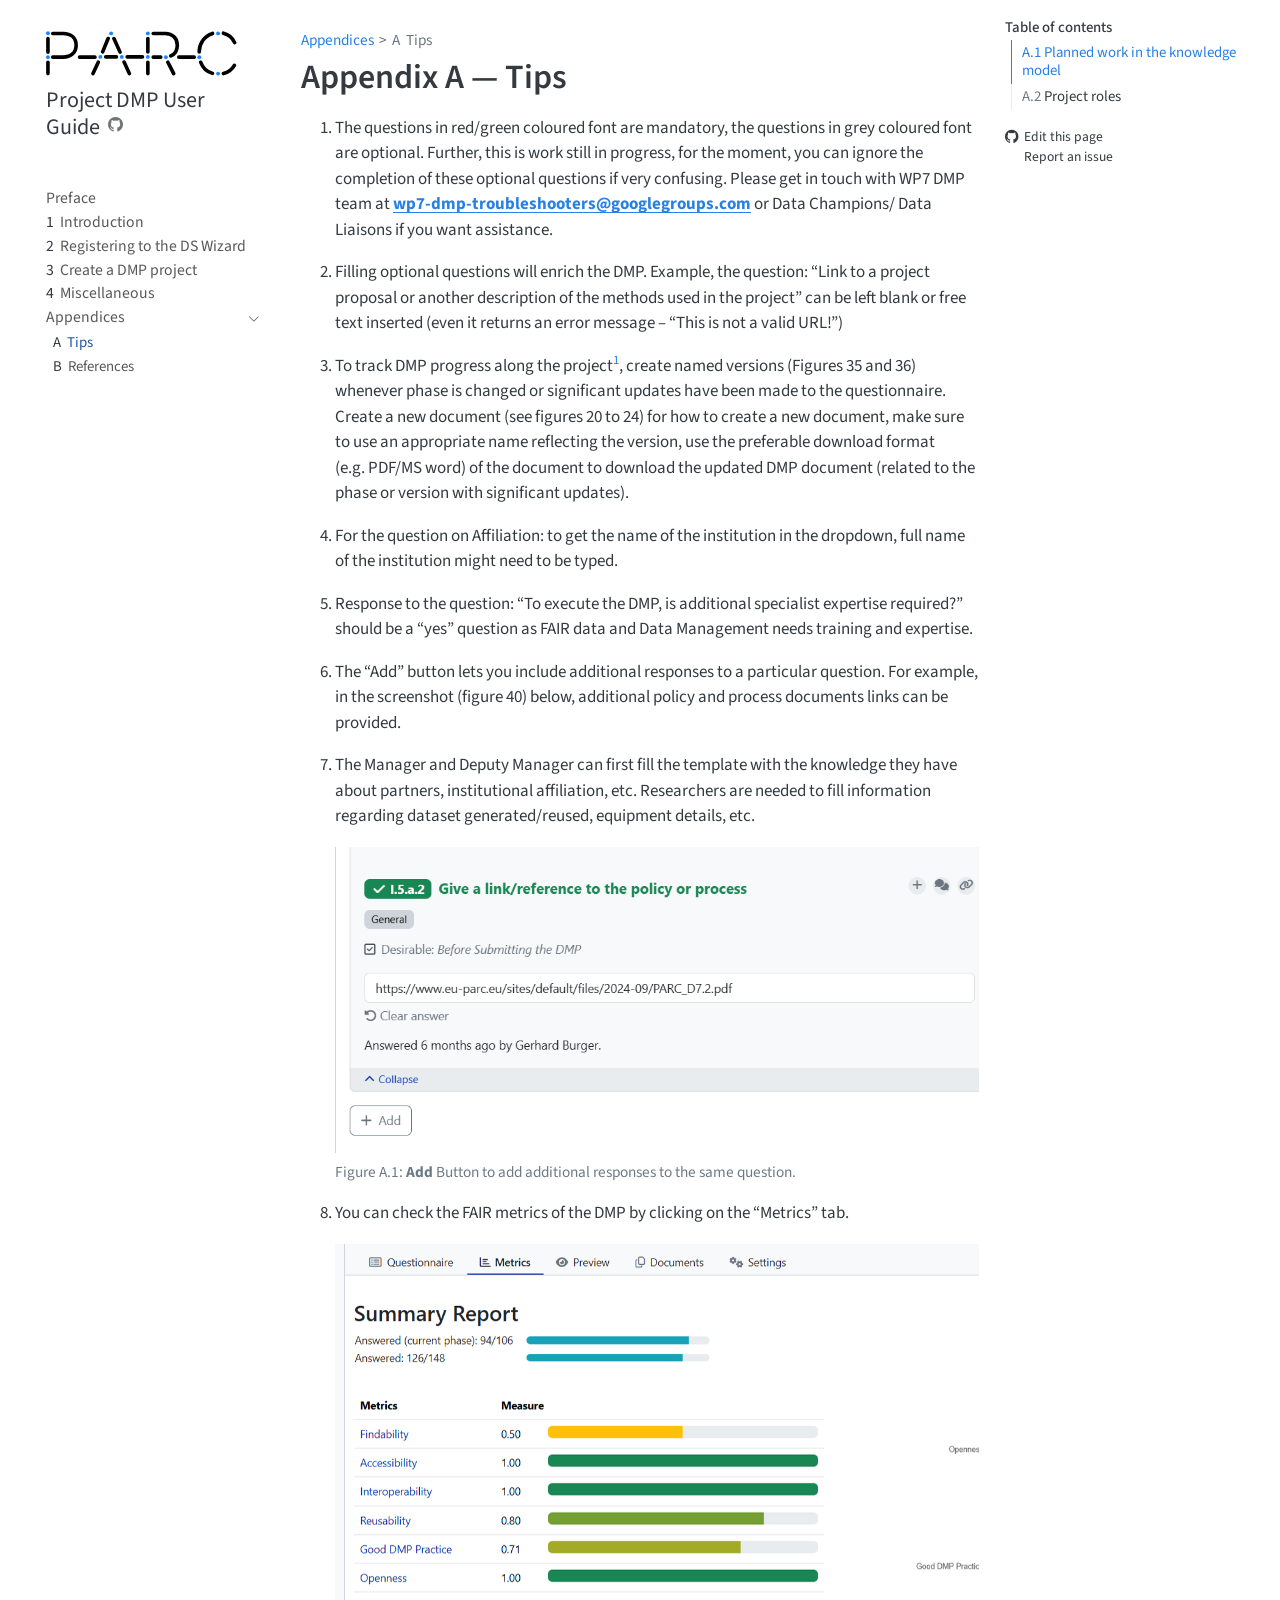
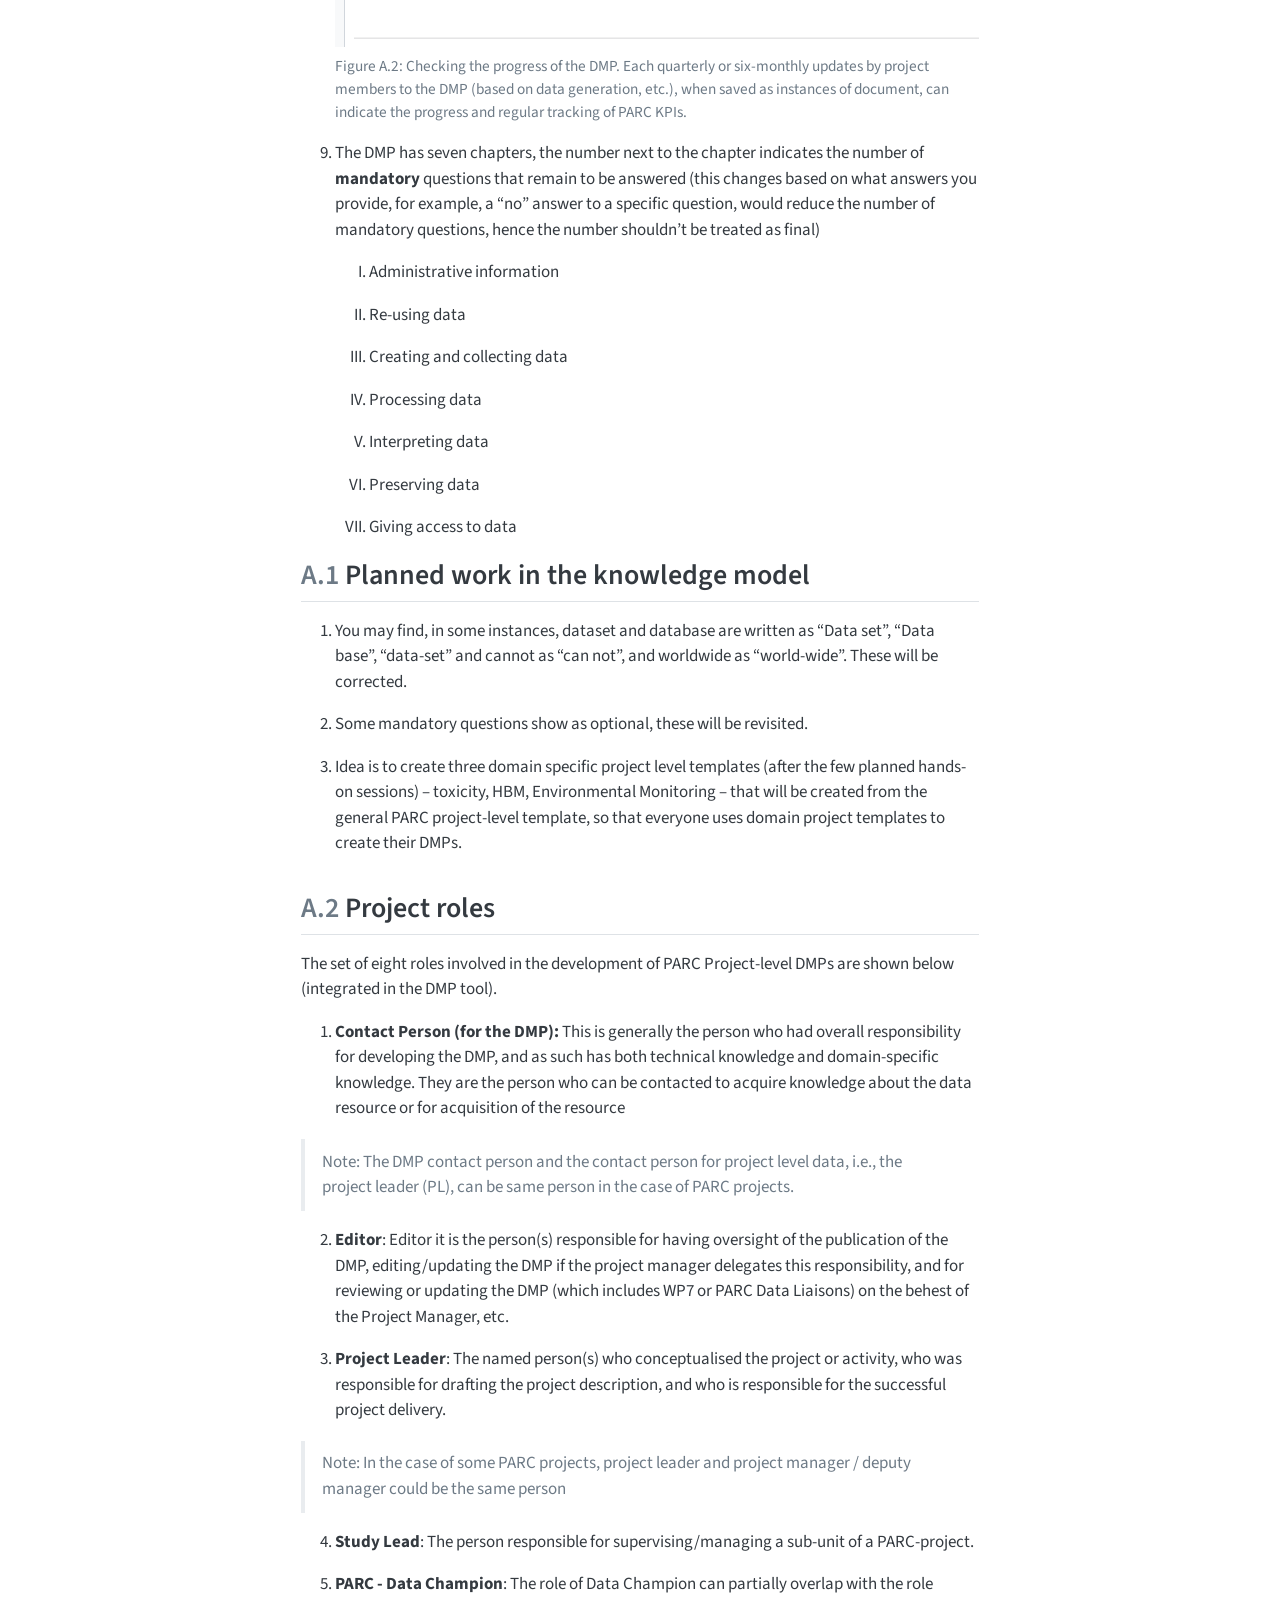
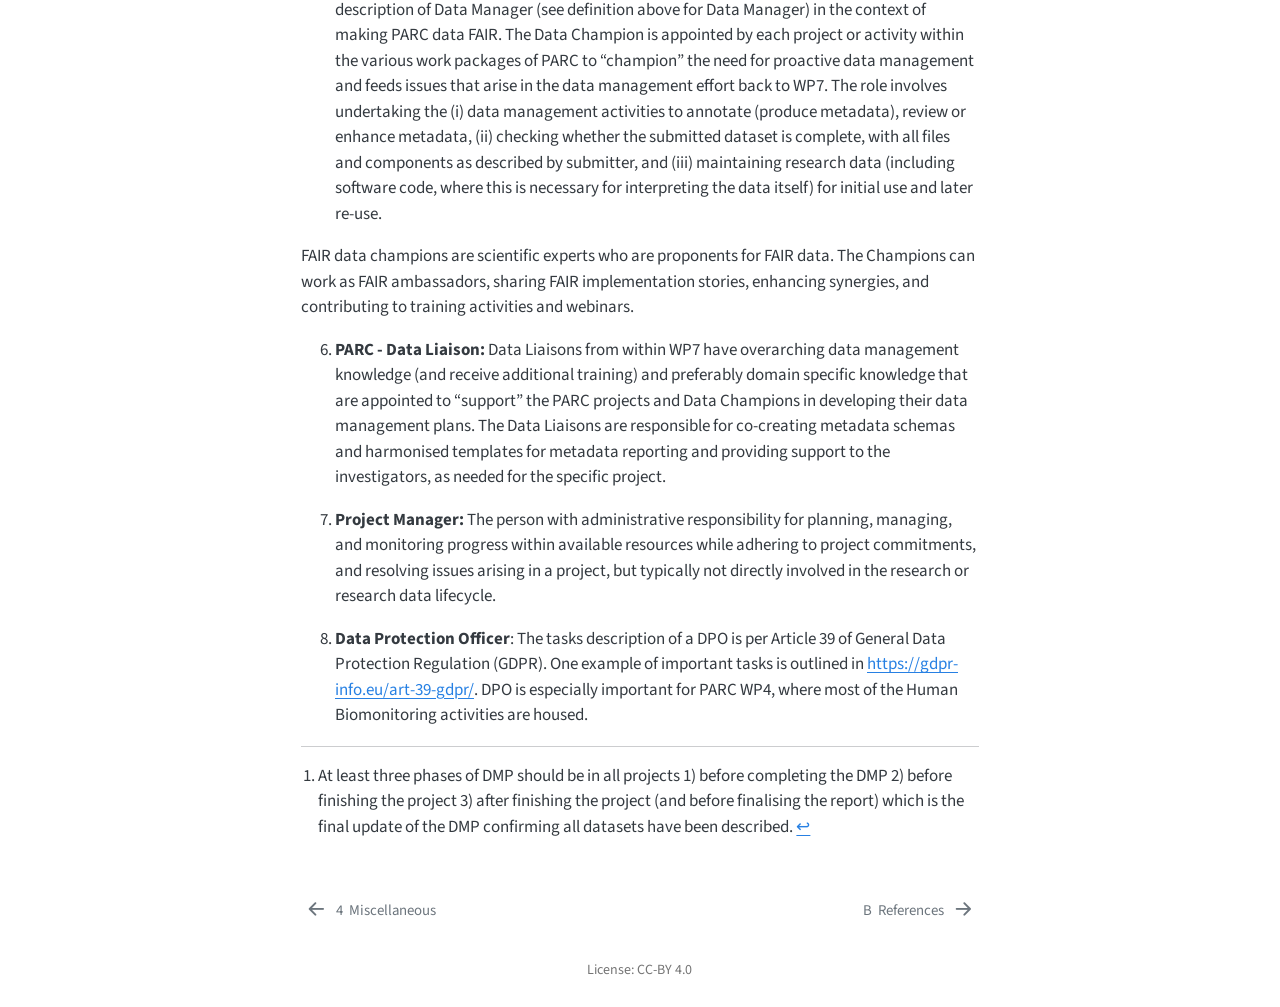
==== appendix.html @ 36934c8e "deploy: 04e960501eec9c2631cf507226a2994e3a6cbfee" ====
<!DOCTYPE html>
<html xmlns="http://www.w3.org/1999/xhtml" lang="en" xml:lang="en"><head>

<meta charset="utf-8">
<meta name="generator" content="quarto-1.8.27">

<meta name="viewport" content="width=device-width, initial-scale=1.0, user-scalable=yes">


<title>Appendix A — Tips – Project DMP User Guide</title>
<style>
code{white-space: pre-wrap;}
span.smallcaps{font-variant: small-caps;}
div.columns{display: flex; gap: min(4vw, 1.5em);}
div.column{flex: auto; overflow-x: auto;}
div.hanging-indent{margin-left: 1.5em; text-indent: -1.5em;}
ul.task-list{list-style: none;}
ul.task-list li input[type="checkbox"] {
  width: 0.8em;
  margin: 0 0.8em 0.2em -1em; /* quarto-specific, see https://github.com/quarto-dev/quarto-cli/issues/4556 */ 
  vertical-align: middle;
}
</style>


<script src="site_libs/quarto-nav/quarto-nav.js"></script>
<script src="site_libs/quarto-nav/headroom.min.js"></script>
<script src="site_libs/clipboard/clipboard.min.js"></script>
<script src="site_libs/quarto-search/autocomplete.umd.js"></script>
<script src="site_libs/quarto-search/fuse.min.js"></script>
<script src="site_libs/quarto-search/quarto-search.js"></script>
<meta name="quarto:offset" content="./">
<link href="./references.html" rel="next">
<link href="./misc.html" rel="prev">
<script src="site_libs/quarto-html/quarto.js" type="module"></script>
<script src="site_libs/quarto-html/tabsets/tabsets.js" type="module"></script>
<script src="site_libs/quarto-html/axe/axe-check.js" type="module"></script>
<script src="site_libs/quarto-html/popper.min.js"></script>
<script src="site_libs/quarto-html/tippy.umd.min.js"></script>
<script src="site_libs/quarto-html/anchor.min.js"></script>
<link href="site_libs/quarto-html/tippy.css" rel="stylesheet">
<link href="site_libs/quarto-html/quarto-syntax-highlighting-ed96de9b727972fe78a7b5d16c58bf87.css" rel="stylesheet" class="quarto-color-scheme" id="quarto-text-highlighting-styles">
<link href="site_libs/quarto-html/quarto-syntax-highlighting-dark-4d9afe2b8d18ee9fa5d0d57b5ed4214d.css" rel="stylesheet" class="quarto-color-scheme quarto-color-alternate" id="quarto-text-highlighting-styles">
<link href="site_libs/quarto-html/quarto-syntax-highlighting-ed96de9b727972fe78a7b5d16c58bf87.css" rel="stylesheet" class="quarto-color-scheme-extra" id="quarto-text-highlighting-styles">
<script src="site_libs/bootstrap/bootstrap.min.js"></script>
<link href="site_libs/bootstrap/bootstrap-icons.css" rel="stylesheet">
<link href="site_libs/bootstrap/bootstrap-5b32cd05b1f165bcdf1c0136d36bc147.min.css" rel="stylesheet" append-hash="true" class="quarto-color-scheme" id="quarto-bootstrap" data-mode="light">
<link href="site_libs/bootstrap/bootstrap-dark-5b32cd05b1f165bcdf1c0136d36bc147.min.css" rel="stylesheet" append-hash="true" class="quarto-color-scheme quarto-color-alternate" id="quarto-bootstrap" data-mode="light">
<link href="site_libs/bootstrap/bootstrap-5b32cd05b1f165bcdf1c0136d36bc147.min.css" rel="stylesheet" append-hash="true" class="quarto-color-scheme-extra" id="quarto-bootstrap" data-mode="light">
<script id="quarto-search-options" type="application/json">{
  "location": "sidebar",
  "copy-button": false,
  "collapse-after": 3,
  "panel-placement": "start",
  "type": "textbox",
  "limit": 50,
  "keyboard-shortcut": [
    "f",
    "/",
    "s"
  ],
  "show-item-context": false,
  "language": {
    "search-no-results-text": "No results",
    "search-matching-documents-text": "matching documents",
    "search-copy-link-title": "Copy link to search",
    "search-hide-matches-text": "Hide additional matches",
    "search-more-match-text": "more match in this document",
    "search-more-matches-text": "more matches in this document",
    "search-clear-button-title": "Clear",
    "search-text-placeholder": "",
    "search-detached-cancel-button-title": "Cancel",
    "search-submit-button-title": "Submit",
    "search-label": "Search"
  }
}</script>
<meta name="robots" content="noindex, nofollow">


</head>

<body class="nav-sidebar floating quarto-light">

<div id="quarto-search-results"></div>
  <header id="quarto-header" class="headroom fixed-top">
  <nav class="quarto-secondary-nav">
    <div class="container-fluid d-flex">
      <button type="button" class="quarto-btn-toggle btn" data-bs-toggle="collapse" role="button" data-bs-target=".quarto-sidebar-collapse-item" aria-controls="quarto-sidebar" aria-expanded="false" aria-label="Toggle sidebar navigation" onclick="if (window.quartoToggleHeadroom) { window.quartoToggleHeadroom(); }">
        <i class="bi bi-layout-text-sidebar-reverse"></i>
      </button>
        <nav class="quarto-page-breadcrumbs" aria-label="breadcrumb"><ol class="breadcrumb"><li class="breadcrumb-item"><a href="./appendix.html">Appendices</a></li><li class="breadcrumb-item"><a href="./appendix.html"><span class="chapter-number">A</span>&nbsp; <span class="chapter-title">Tips</span></a></li></ol></nav>
        <a class="flex-grow-1" role="navigation" data-bs-toggle="collapse" data-bs-target=".quarto-sidebar-collapse-item" aria-controls="quarto-sidebar" aria-expanded="false" aria-label="Toggle sidebar navigation" onclick="if (window.quartoToggleHeadroom) { window.quartoToggleHeadroom(); }">      
        </a>
      <button type="button" class="btn quarto-search-button" aria-label="Search" onclick="window.quartoOpenSearch();">
        <i class="bi bi-search"></i>
      </button>
    </div>
  </nav>
</header>
<!-- content -->
<div id="quarto-content" class="quarto-container page-columns page-rows-contents page-layout-article">
<!-- sidebar -->
  <nav id="quarto-sidebar" class="sidebar collapse collapse-horizontal quarto-sidebar-collapse-item sidebar-navigation floating overflow-auto">
    <div class="pt-lg-2 mt-2 text-left sidebar-header sidebar-header-stacked">
      <a href="./index.html" class="sidebar-logo-link">
      <img src="./images/PARC.svg" alt="" class="sidebar-logo light-content py-0 d-lg-inline d-none">
      <img src="./images/PARC.svg" alt="" class="sidebar-logo dark-content py-0 d-lg-inline d-none">
      </a>
    <div class="sidebar-title mb-0 py-0">
      <a href="./">Project DMP User Guide</a> 
        <div class="sidebar-tools-main">
    <a href="https://github.com/eu-parc/project-dmp-guide" title="Source Code" class="quarto-navigation-tool px-1" aria-label="Source Code"><i class="bi bi-github"></i></a>
</div>
    </div>
      </div>
        <div class="mt-2 flex-shrink-0 align-items-center">
        <div class="sidebar-search">
        <div id="quarto-search" class="" title="Search"></div>
        </div>
        </div>
    <div class="sidebar-menu-container"> 
    <ul class="list-unstyled mt-1">
        <li class="sidebar-item">
  <div class="sidebar-item-container"> 
  <a href="./index.html" class="sidebar-item-text sidebar-link">
 <span class="menu-text">Preface</span></a>
  </div>
</li>
        <li class="sidebar-item">
  <div class="sidebar-item-container"> 
  <a href="./intro.html" class="sidebar-item-text sidebar-link">
 <span class="menu-text"><span class="chapter-number">1</span>&nbsp; <span class="chapter-title">Introduction</span></span></a>
  </div>
</li>
        <li class="sidebar-item">
  <div class="sidebar-item-container"> 
  <a href="./dsw.html" class="sidebar-item-text sidebar-link">
 <span class="menu-text"><span class="chapter-number">2</span>&nbsp; <span class="chapter-title">Registering to the DS Wizard</span></span></a>
  </div>
</li>
        <li class="sidebar-item">
  <div class="sidebar-item-container"> 
  <a href="./create_project.html" class="sidebar-item-text sidebar-link">
 <span class="menu-text"><span class="chapter-number">3</span>&nbsp; <span class="chapter-title">Create a DMP project</span></span></a>
  </div>
</li>
        <li class="sidebar-item">
  <div class="sidebar-item-container"> 
  <a href="./misc.html" class="sidebar-item-text sidebar-link">
 <span class="menu-text"><span class="chapter-number">4</span>&nbsp; <span class="chapter-title">Miscellaneous</span></span></a>
  </div>
</li>
        <li class="sidebar-item sidebar-item-section">
      <div class="sidebar-item-container"> 
            <a class="sidebar-item-text sidebar-link text-start" data-bs-toggle="collapse" data-bs-target="#quarto-sidebar-section-1" role="navigation" aria-expanded="true">
 <span class="menu-text">Appendices</span></a>
          <a class="sidebar-item-toggle text-start" data-bs-toggle="collapse" data-bs-target="#quarto-sidebar-section-1" role="navigation" aria-expanded="true" aria-label="Toggle section">
            <i class="bi bi-chevron-right ms-2"></i>
          </a> 
      </div>
      <ul id="quarto-sidebar-section-1" class="collapse list-unstyled sidebar-section depth1 show">  
          <li class="sidebar-item">
  <div class="sidebar-item-container"> 
  <a href="./appendix.html" class="sidebar-item-text sidebar-link active">
 <span class="menu-text"><span class="chapter-number">A</span>&nbsp; <span class="chapter-title">Tips</span></span></a>
  </div>
</li>
          <li class="sidebar-item">
  <div class="sidebar-item-container"> 
  <a href="./references.html" class="sidebar-item-text sidebar-link">
 <span class="menu-text"><span class="chapter-number">B</span>&nbsp; <span class="chapter-title">References</span></span></a>
  </div>
</li>
      </ul>
  </li>
    </ul>
    </div>
</nav>
<div id="quarto-sidebar-glass" class="quarto-sidebar-collapse-item" data-bs-toggle="collapse" data-bs-target=".quarto-sidebar-collapse-item"></div>
<!-- margin-sidebar -->
    <div id="quarto-margin-sidebar" class="sidebar margin-sidebar">
        <nav id="TOC" role="doc-toc" class="toc-active">
    <h2 id="toc-title">Table of contents</h2>
   
  <ul>
  <li><a href="#planned-work-in-the-knowledge-model" id="toc-planned-work-in-the-knowledge-model" class="nav-link active" data-scroll-target="#planned-work-in-the-knowledge-model"><span class="header-section-number">A.1</span> Planned work in the knowledge model</a></li>
  <li><a href="#project-roles" id="toc-project-roles" class="nav-link" data-scroll-target="#project-roles"><span class="header-section-number">A.2</span> Project roles</a></li>
  </ul>
<div class="toc-actions"><ul><li><a href="https://github.com/eu-parc/project-dmp-guide/edit/main/appendix.qmd" class="toc-action"><i class="bi bi-github"></i>Edit this page</a></li><li><a href="https://github.com/eu-parc/project-dmp-guide/issues/new" class="toc-action"><i class="bi empty"></i>Report an issue</a></li></ul></div></nav>
    </div>
<!-- main -->
<main class="content" id="quarto-document-content">

<header id="title-block-header" class="quarto-title-block default"><nav class="quarto-page-breadcrumbs quarto-title-breadcrumbs d-none d-lg-block" aria-label="breadcrumb"><ol class="breadcrumb"><li class="breadcrumb-item"><a href="./appendix.html">Appendices</a></li><li class="breadcrumb-item"><a href="./appendix.html"><span class="chapter-number">A</span>&nbsp; <span class="chapter-title">Tips</span></a></li></ol></nav>
<div class="quarto-title">
<h1 class="title">Appendix A — Tips</h1>
</div>



<div class="quarto-title-meta">

    
  
    
  </div>
  


</header>


<ol type="1">
<li><p>The questions in red/green coloured font are mandatory, the questions in grey coloured font are optional. Further, this is work still in progress, for the moment, you can ignore the completion of these optional questions if very confusing. Please get in touch with WP7 DMP team at <a href="mailto:wp7-dmp-troubleshooters@googlegroups.com"><strong>wp7-dmp-troubleshooters@googlegroups.com</strong></a> or Data Champions/ Data Liaisons if you want assistance.</p></li>
<li><p>Filling optional questions will enrich the DMP. Example, the question: “Link to a project proposal or another description of the methods used in the project” can be left blank or free text inserted (even it returns an error message – “This is not a valid URL!”)</p></li>
<li><p>To track DMP progress along the project<a href="#fn1" class="footnote-ref" id="fnref1" role="doc-noteref"><sup>1</sup></a>, create named versions (Figures 35 and 36) whenever phase is changed or significant updates have been made to the questionnaire. Create a new document (see figures 20 to 24) for how to create a new document, make sure to use an appropriate name reflecting the version, use the preferable download format (e.g.&nbsp;PDF/MS word) of the document to download the updated DMP document (related to the phase or version with significant updates).</p></li>
<li><p>For the question on Affiliation: to get the name of the institution in the dropdown, full name of the institution might need to be typed.</p></li>
<li><p>Response to the question: “To execute the DMP, is additional specialist expertise required?” should be a “yes” question as FAIR data and Data Management needs training and expertise.</p></li>
<li><p>The “Add” button lets you include additional responses to a particular question. For example, in the screenshot (figure 40) below, additional policy and process documents links can be provided.</p></li>
<li><p>The Manager and Deputy Manager can first fill the template with the knowledge they have about partners, institutional affiliation, etc. Researchers are needed to fill information regarding dataset generated/reused, equipment details, etc.</p>
<div id="fig-add-button-additional-responses" class="quarto-float quarto-figure quarto-figure-center anchored">
<figure class="quarto-float quarto-float-fig figure">
<div aria-describedby="fig-add-button-additional-responses-caption-0ceaefa1-69ba-4598-a22c-09a6ac19f8ca">
<img src="images/guide/image43.png" class="img-fluid figure-img">
</div>
<figcaption class="quarto-float-caption-bottom quarto-float-caption quarto-float-fig" id="fig-add-button-additional-responses-caption-0ceaefa1-69ba-4598-a22c-09a6ac19f8ca">
Figure&nbsp;A.1: <strong>Add</strong> Button to add additional responses to the same question.
</figcaption>
</figure>
</div></li>
<li><p>You can check the FAIR metrics of the DMP by clicking on the “Metrics” tab.</p>
<div id="fig-checking-progress-dmp" class="quarto-float quarto-figure quarto-figure-center anchored">
<figure class="quarto-float quarto-float-fig figure">
<div aria-describedby="fig-checking-progress-dmp-caption-0ceaefa1-69ba-4598-a22c-09a6ac19f8ca">
<img src="images/guide/image44.png" class="img-fluid figure-img">
</div>
<figcaption class="quarto-float-caption-bottom quarto-float-caption quarto-float-fig" id="fig-checking-progress-dmp-caption-0ceaefa1-69ba-4598-a22c-09a6ac19f8ca">
Figure&nbsp;A.2: Checking the progress of the DMP. Each quarterly or six-monthly updates by project members to the DMP (based on data generation, etc.), when saved as instances of document, can indicate the progress and regular tracking of PARC KPIs.
</figcaption>
</figure>
</div></li>
<li><p>The DMP has seven chapters, the number next to the chapter indicates the number of <strong>mandatory</strong> questions that remain to be answered (this changes based on what answers you provide, for example, a “no” answer to a specific question, would reduce the number of mandatory questions, hence the number shouldn’t be treated as final)</p>
<ol type="I">
<li><p>Administrative information</p></li>
<li><p>Re-using data</p></li>
<li><p>Creating and collecting data</p></li>
<li><p>Processing data</p></li>
<li><p>Interpreting data</p></li>
<li><p>Preserving data</p></li>
<li><p>Giving access to data</p></li>
</ol></li>
</ol>
<section id="planned-work-in-the-knowledge-model" class="level2" data-number="A.1">
<h2 data-number="A.1" class="anchored" data-anchor-id="planned-work-in-the-knowledge-model"><span class="header-section-number">A.1</span> Planned work in the knowledge model</h2>
<ol type="1">
<li><p>You may find, in some instances, dataset and database are written as “Data set”, “Data base”, “data-set” and cannot as “can not”, and worldwide as “world-wide”. These will be corrected.</p></li>
<li><p>Some mandatory questions show as optional, these will be revisited.</p></li>
<li><p>Idea is to create three domain specific project level templates (after the few planned hands-on sessions) – toxicity, HBM, Environmental Monitoring – that will be created from the general PARC project-level template, so that everyone uses domain project templates to create their DMPs.</p></li>
</ol>
</section>
<section id="project-roles" class="level2" data-number="A.2">
<h2 data-number="A.2" class="anchored" data-anchor-id="project-roles"><span class="header-section-number">A.2</span> Project roles</h2>
<p>The set of eight roles involved in the development of PARC Project-level DMPs are shown below (integrated in the DMP tool).</p>
<ol type="1">
<li><strong>Contact Person (for the DMP):</strong> This is generally the person who had overall responsibility for developing the DMP, and as such has both technical knowledge and domain-specific knowledge. They are the person who can be contacted to acquire knowledge about the data resource or for acquisition of the resource</li>
</ol>
<blockquote class="blockquote">
<p>Note: The DMP contact person and the contact person for project level data, i.e., the project leader (PL), can be same person in the case of PARC projects.</p>
</blockquote>
<ol start="2" type="1">
<li><p><strong>Editor</strong>: Editor it is the person(s) responsible for having oversight of the publication of the DMP, editing/updating the DMP if the project manager delegates this responsibility, and for reviewing or updating the DMP (which includes WP7 or PARC Data Liaisons) on the behest of the Project Manager, etc.</p></li>
<li><p><strong>Project Leader</strong>: The named person(s) who conceptualised the project or activity, who was responsible for drafting the project description, and who is responsible for the successful project delivery.</p></li>
</ol>
<blockquote class="blockquote">
<p>Note: In the case of some PARC projects, project leader and project manager / deputy manager could be the same person</p>
</blockquote>
<ol start="4" type="1">
<li><p><strong>Study Lead</strong>: The person responsible for supervising/managing a sub-unit of a PARC-project.</p></li>
<li><p><strong>PARC - Data Champion</strong>: The role of Data Champion can partially overlap with the role description of Data Manager (see definition above for Data Manager) in the context of making PARC data FAIR. The Data Champion is appointed by each project or activity within the various work packages of PARC to “champion” the need for proactive data management and feeds issues that arise in the data management effort back to WP7. The role involves undertaking the (i) data management activities to annotate (produce metadata), review or enhance metadata, (ii) checking whether the submitted dataset is complete, with all files and components as described by submitter, and (iii) maintaining research data (including software code, where this is necessary for interpreting the data itself) for initial use and later re-use.</p></li>
</ol>
<p>FAIR data champions are scientific experts who are proponents for FAIR data. The Champions can work as FAIR ambassadors, sharing FAIR implementation stories, enhancing synergies, and contributing to training activities and webinars.</p>
<ol start="6" type="1">
<li><p><strong>PARC - Data Liaison:</strong> Data Liaisons from within WP7 have overarching data management knowledge (and receive additional training) and preferably domain specific knowledge that are appointed to “support” the PARC projects and Data Champions in developing their data management plans. The Data Liaisons are responsible for co-creating metadata schemas and harmonised templates for metadata reporting and providing support to the investigators, as needed for the specific project.</p></li>
<li><p><strong>Project Manager:</strong> The person with administrative responsibility for planning, managing, and monitoring progress within available resources while adhering to project commitments, and resolving issues arising in a project, but typically not directly involved in the research or research data lifecycle.</p></li>
<li><p><strong>Data Protection Officer</strong>: The tasks description of a DPO is per Article 39 of General Data Protection Regulation (GDPR). One example of important tasks is outlined in <a href="https://gdpr-info.eu/art-39-gdpr/" class="uri">https://gdpr-info.eu/art-39-gdpr/</a>. DPO is especially important for PARC WP4, where most of the Human Biomonitoring activities are housed.</p></li>
</ol>


</section>
<section id="footnotes" class="footnotes footnotes-end-of-document" role="doc-endnotes">
<hr>
<ol>
<li id="fn1"><p>At least three phases of DMP should be in all projects 1) before completing the DMP 2) before finishing the project 3) after finishing the project (and before finalising the report) which is the final update of the DMP confirming all datasets have been described.<a href="#fnref1" class="footnote-back" role="doc-backlink">↩︎</a></p></li>
</ol>
</section>

</main> <!-- /main -->
<script id="quarto-html-after-body" type="application/javascript">
  window.document.addEventListener("DOMContentLoaded", function (event) {
    const icon = "";
    const anchorJS = new window.AnchorJS();
    anchorJS.options = {
      placement: 'right',
      icon: icon
    };
    anchorJS.add('.anchored');
    const isCodeAnnotation = (el) => {
      for (const clz of el.classList) {
        if (clz.startsWith('code-annotation-')) {                     
          return true;
        }
      }
      return false;
    }
    const onCopySuccess = function(e) {
      // button target
      const button = e.trigger;
      // don't keep focus
      button.blur();
      // flash "checked"
      button.classList.add('code-copy-button-checked');
      var currentTitle = button.getAttribute("title");
      button.setAttribute("title", "Copied!");
      let tooltip;
      if (window.bootstrap) {
        button.setAttribute("data-bs-toggle", "tooltip");
        button.setAttribute("data-bs-placement", "left");
        button.setAttribute("data-bs-title", "Copied!");
        tooltip = new bootstrap.Tooltip(button, 
          { trigger: "manual", 
            customClass: "code-copy-button-tooltip",
            offset: [0, -8]});
        tooltip.show();    
      }
      setTimeout(function() {
        if (tooltip) {
          tooltip.hide();
          button.removeAttribute("data-bs-title");
          button.removeAttribute("data-bs-toggle");
          button.removeAttribute("data-bs-placement");
        }
        button.setAttribute("title", currentTitle);
        button.classList.remove('code-copy-button-checked');
      }, 1000);
      // clear code selection
      e.clearSelection();
    }
    const getTextToCopy = function(trigger) {
      const outerScaffold = trigger.parentElement.cloneNode(true);
      const codeEl = outerScaffold.querySelector('code');
      for (const childEl of codeEl.children) {
        if (isCodeAnnotation(childEl)) {
          childEl.remove();
        }
      }
      return codeEl.innerText;
    }
    const clipboard = new window.ClipboardJS('.code-copy-button:not([data-in-quarto-modal])', {
      text: getTextToCopy
    });
    clipboard.on('success', onCopySuccess);
    if (window.document.getElementById('quarto-embedded-source-code-modal')) {
      const clipboardModal = new window.ClipboardJS('.code-copy-button[data-in-quarto-modal]', {
        text: getTextToCopy,
        container: window.document.getElementById('quarto-embedded-source-code-modal')
      });
      clipboardModal.on('success', onCopySuccess);
    }
      var localhostRegex = new RegExp(/^(?:http|https):\/\/localhost\:?[0-9]*\//);
      var mailtoRegex = new RegExp(/^mailto:/);
        var filterRegex = new RegExp("https:\/\/eu-parc\.github\.io\/project-dmp-guide");
      var isInternal = (href) => {
          return filterRegex.test(href) || localhostRegex.test(href) || mailtoRegex.test(href);
      }
      // Inspect non-navigation links and adorn them if external
     var links = window.document.querySelectorAll('a[href]:not(.nav-link):not(.navbar-brand):not(.toc-action):not(.sidebar-link):not(.sidebar-item-toggle):not(.pagination-link):not(.no-external):not([aria-hidden]):not(.dropdown-item):not(.quarto-navigation-tool):not(.about-link)');
      for (var i=0; i<links.length; i++) {
        const link = links[i];
        if (!isInternal(link.href)) {
          // undo the damage that might have been done by quarto-nav.js in the case of
          // links that we want to consider external
          if (link.dataset.originalHref !== undefined) {
            link.href = link.dataset.originalHref;
          }
        }
      }
    function tippyHover(el, contentFn, onTriggerFn, onUntriggerFn) {
      const config = {
        allowHTML: true,
        maxWidth: 500,
        delay: 100,
        arrow: false,
        appendTo: function(el) {
            return el.parentElement;
        },
        interactive: true,
        interactiveBorder: 10,
        theme: 'quarto',
        placement: 'bottom-start',
      };
      if (contentFn) {
        config.content = contentFn;
      }
      if (onTriggerFn) {
        config.onTrigger = onTriggerFn;
      }
      if (onUntriggerFn) {
        config.onUntrigger = onUntriggerFn;
      }
      window.tippy(el, config); 
    }
    const noterefs = window.document.querySelectorAll('a[role="doc-noteref"]');
    for (var i=0; i<noterefs.length; i++) {
      const ref = noterefs[i];
      tippyHover(ref, function() {
        // use id or data attribute instead here
        let href = ref.getAttribute('data-footnote-href') || ref.getAttribute('href');
        try { href = new URL(href).hash; } catch {}
        const id = href.replace(/^#\/?/, "");
        const note = window.document.getElementById(id);
        if (note) {
          return note.innerHTML;
        } else {
          return "";
        }
      });
    }
    const xrefs = window.document.querySelectorAll('a.quarto-xref');
    const processXRef = (id, note) => {
      // Strip column container classes
      const stripColumnClz = (el) => {
        el.classList.remove("page-full", "page-columns");
        if (el.children) {
          for (const child of el.children) {
            stripColumnClz(child);
          }
        }
      }
      stripColumnClz(note)
      if (id === null || id.startsWith('sec-')) {
        // Special case sections, only their first couple elements
        const container = document.createElement("div");
        if (note.children && note.children.length > 2) {
          container.appendChild(note.children[0].cloneNode(true));
          for (let i = 1; i < note.children.length; i++) {
            const child = note.children[i];
            if (child.tagName === "P" && child.innerText === "") {
              continue;
            } else {
              container.appendChild(child.cloneNode(true));
              break;
            }
          }
          if (window.Quarto?.typesetMath) {
            window.Quarto.typesetMath(container);
          }
          return container.innerHTML
        } else {
          if (window.Quarto?.typesetMath) {
            window.Quarto.typesetMath(note);
          }
          return note.innerHTML;
        }
      } else {
        // Remove any anchor links if they are present
        const anchorLink = note.querySelector('a.anchorjs-link');
        if (anchorLink) {
          anchorLink.remove();
        }
        if (window.Quarto?.typesetMath) {
          window.Quarto.typesetMath(note);
        }
        if (note.classList.contains("callout")) {
          return note.outerHTML;
        } else {
          return note.innerHTML;
        }
      }
    }
    for (var i=0; i<xrefs.length; i++) {
      const xref = xrefs[i];
      tippyHover(xref, undefined, function(instance) {
        instance.disable();
        let url = xref.getAttribute('href');
        let hash = undefined; 
        if (url.startsWith('#')) {
          hash = url;
        } else {
          try { hash = new URL(url).hash; } catch {}
        }
        if (hash) {
          const id = hash.replace(/^#\/?/, "");
          const note = window.document.getElementById(id);
          if (note !== null) {
            try {
              const html = processXRef(id, note.cloneNode(true));
              instance.setContent(html);
            } finally {
              instance.enable();
              instance.show();
            }
          } else {
            // See if we can fetch this
            fetch(url.split('#')[0])
            .then(res => res.text())
            .then(html => {
              const parser = new DOMParser();
              const htmlDoc = parser.parseFromString(html, "text/html");
              const note = htmlDoc.getElementById(id);
              if (note !== null) {
                const html = processXRef(id, note);
                instance.setContent(html);
              } 
            }).finally(() => {
              instance.enable();
              instance.show();
            });
          }
        } else {
          // See if we can fetch a full url (with no hash to target)
          // This is a special case and we should probably do some content thinning / targeting
          fetch(url)
          .then(res => res.text())
          .then(html => {
            const parser = new DOMParser();
            const htmlDoc = parser.parseFromString(html, "text/html");
            const note = htmlDoc.querySelector('main.content');
            if (note !== null) {
              // This should only happen for chapter cross references
              // (since there is no id in the URL)
              // remove the first header
              if (note.children.length > 0 && note.children[0].tagName === "HEADER") {
                note.children[0].remove();
              }
              const html = processXRef(null, note);
              instance.setContent(html);
            } 
          }).finally(() => {
            instance.enable();
            instance.show();
          });
        }
      }, function(instance) {
      });
    }
        let selectedAnnoteEl;
        const selectorForAnnotation = ( cell, annotation) => {
          let cellAttr = 'data-code-cell="' + cell + '"';
          let lineAttr = 'data-code-annotation="' +  annotation + '"';
          const selector = 'span[' + cellAttr + '][' + lineAttr + ']';
          return selector;
        }
        const selectCodeLines = (annoteEl) => {
          const doc = window.document;
          const targetCell = annoteEl.getAttribute("data-target-cell");
          const targetAnnotation = annoteEl.getAttribute("data-target-annotation");
          const annoteSpan = window.document.querySelector(selectorForAnnotation(targetCell, targetAnnotation));
          const lines = annoteSpan.getAttribute("data-code-lines").split(",");
          const lineIds = lines.map((line) => {
            return targetCell + "-" + line;
          })
          let top = null;
          let height = null;
          let parent = null;
          if (lineIds.length > 0) {
              //compute the position of the single el (top and bottom and make a div)
              const el = window.document.getElementById(lineIds[0]);
              top = el.offsetTop;
              height = el.offsetHeight;
              parent = el.parentElement.parentElement;
            if (lineIds.length > 1) {
              const lastEl = window.document.getElementById(lineIds[lineIds.length - 1]);
              const bottom = lastEl.offsetTop + lastEl.offsetHeight;
              height = bottom - top;
            }
            if (top !== null && height !== null && parent !== null) {
              // cook up a div (if necessary) and position it 
              let div = window.document.getElementById("code-annotation-line-highlight");
              if (div === null) {
                div = window.document.createElement("div");
                div.setAttribute("id", "code-annotation-line-highlight");
                div.style.position = 'absolute';
                parent.appendChild(div);
              }
              div.style.top = top - 2 + "px";
              div.style.height = height + 4 + "px";
              div.style.left = 0;
              let gutterDiv = window.document.getElementById("code-annotation-line-highlight-gutter");
              if (gutterDiv === null) {
                gutterDiv = window.document.createElement("div");
                gutterDiv.setAttribute("id", "code-annotation-line-highlight-gutter");
                gutterDiv.style.position = 'absolute';
                const codeCell = window.document.getElementById(targetCell);
                const gutter = codeCell.querySelector('.code-annotation-gutter');
                gutter.appendChild(gutterDiv);
              }
              gutterDiv.style.top = top - 2 + "px";
              gutterDiv.style.height = height + 4 + "px";
            }
            selectedAnnoteEl = annoteEl;
          }
        };
        const unselectCodeLines = () => {
          const elementsIds = ["code-annotation-line-highlight", "code-annotation-line-highlight-gutter"];
          elementsIds.forEach((elId) => {
            const div = window.document.getElementById(elId);
            if (div) {
              div.remove();
            }
          });
          selectedAnnoteEl = undefined;
        };
          // Handle positioning of the toggle
      window.addEventListener(
        "resize",
        throttle(() => {
          elRect = undefined;
          if (selectedAnnoteEl) {
            selectCodeLines(selectedAnnoteEl);
          }
        }, 10)
      );
      function throttle(fn, ms) {
      let throttle = false;
      let timer;
        return (...args) => {
          if(!throttle) { // first call gets through
              fn.apply(this, args);
              throttle = true;
          } else { // all the others get throttled
              if(timer) clearTimeout(timer); // cancel #2
              timer = setTimeout(() => {
                fn.apply(this, args);
                timer = throttle = false;
              }, ms);
          }
        };
      }
        // Attach click handler to the DT
        const annoteDls = window.document.querySelectorAll('dt[data-target-cell]');
        for (const annoteDlNode of annoteDls) {
          annoteDlNode.addEventListener('click', (event) => {
            const clickedEl = event.target;
            if (clickedEl !== selectedAnnoteEl) {
              unselectCodeLines();
              const activeEl = window.document.querySelector('dt[data-target-cell].code-annotation-active');
              if (activeEl) {
                activeEl.classList.remove('code-annotation-active');
              }
              selectCodeLines(clickedEl);
              clickedEl.classList.add('code-annotation-active');
            } else {
              // Unselect the line
              unselectCodeLines();
              clickedEl.classList.remove('code-annotation-active');
            }
          });
        }
    const findCites = (el) => {
      const parentEl = el.parentElement;
      if (parentEl) {
        const cites = parentEl.dataset.cites;
        if (cites) {
          return {
            el,
            cites: cites.split(' ')
          };
        } else {
          return findCites(el.parentElement)
        }
      } else {
        return undefined;
      }
    };
    var bibliorefs = window.document.querySelectorAll('a[role="doc-biblioref"]');
    for (var i=0; i<bibliorefs.length; i++) {
      const ref = bibliorefs[i];
      const citeInfo = findCites(ref);
      if (citeInfo) {
        tippyHover(citeInfo.el, function() {
          var popup = window.document.createElement('div');
          citeInfo.cites.forEach(function(cite) {
            var citeDiv = window.document.createElement('div');
            citeDiv.classList.add('hanging-indent');
            citeDiv.classList.add('csl-entry');
            var biblioDiv = window.document.getElementById('ref-' + cite);
            if (biblioDiv) {
              citeDiv.innerHTML = biblioDiv.innerHTML;
            }
            popup.appendChild(citeDiv);
          });
          return popup.innerHTML;
        });
      }
    }
  });
  </script>
<nav class="page-navigation">
  <div class="nav-page nav-page-previous">
      <a href="./misc.html" class="pagination-link" aria-label="Miscellaneous">
        <i class="bi bi-arrow-left-short"></i> <span class="nav-page-text"><span class="chapter-number">4</span>&nbsp; <span class="chapter-title">Miscellaneous</span></span>
      </a>          
  </div>
  <div class="nav-page nav-page-next">
      <a href="./references.html" class="pagination-link" aria-label="References">
        <span class="nav-page-text"><span class="chapter-number">B</span>&nbsp; <span class="chapter-title">References</span></span> <i class="bi bi-arrow-right-short"></i>
      </a>
  </div>
</nav>
</div> <!-- /content -->
<footer class="footer">
  <div class="nav-footer">
    <div class="nav-footer-left">
      &nbsp;
    </div>   
    <div class="nav-footer-center">
      <ul class="footer-items list-unstyled">
    <li class="nav-item">
    <a class="nav-link" href="https://creativecommons.org/licenses/by/4.0/">
<p>License: CC-BY 4.0</p>
</a>
  </li>  
</ul>
    <div class="toc-actions d-sm-block d-md-none"><ul><li><a href="https://github.com/eu-parc/project-dmp-guide/edit/main/appendix.qmd" class="toc-action"><i class="bi bi-github"></i>Edit this page</a></li><li><a href="https://github.com/eu-parc/project-dmp-guide/issues/new" class="toc-action"><i class="bi empty"></i>Report an issue</a></li></ul></div></div>
    <div class="nav-footer-right">
      &nbsp;
    </div>
  </div>
</footer>




</body></html>
---- site_libs/quarto-html/tippy.css ----
.tippy-box[data-animation=fade][data-state=hidden]{opacity:0}[data-tippy-root]{max-width:calc(100vw - 10px)}.tippy-box{position:relative;background-color:#333;color:#fff;border-radius:4px;font-size:14px;line-height:1.4;white-space:normal;outline:0;transition-property:transform,visibility,opacity}.tippy-box[data-placement^=top]>.tippy-arrow{bottom:0}.tippy-box[data-placement^=top]>.tippy-arrow:before{bottom:-7px;left:0;border-width:8px 8px 0;border-top-color:initial;transform-origin:center top}.tippy-box[data-placement^=bottom]>.tippy-arrow{top:0}.tippy-box[data-placement^=bottom]>.tippy-arrow:before{top:-7px;left:0;border-width:0 8px 8px;border-bottom-color:initial;transform-origin:center bottom}.tippy-box[data-placement^=left]>.tippy-arrow{right:0}.tippy-box[data-placement^=left]>.tippy-arrow:before{border-width:8px 0 8px 8px;border-left-color:initial;right:-7px;transform-origin:center left}.tippy-box[data-placement^=right]>.tippy-arrow{left:0}.tippy-box[data-placement^=right]>.tippy-arrow:before{left:-7px;border-width:8px 8px 8px 0;border-right-color:initial;transform-origin:center right}.tippy-box[data-inertia][data-state=visible]{transition-timing-function:cubic-bezier(.54,1.5,.38,1.11)}.tippy-arrow{width:16px;height:16px;color:#333}.tippy-arrow:before{content:"";position:absolute;border-color:transparent;border-style:solid}.tippy-content{position:relative;padding:5px 9px;z-index:1}
---- site_libs/quarto-html/quarto-syntax-highlighting-ed96de9b727972fe78a7b5d16c58bf87.css ----
/* quarto syntax highlight colors */
:root {
  --quarto-hl-ot-color: #003B4F;
  --quarto-hl-at-color: #657422;
  --quarto-hl-ss-color: #20794D;
  --quarto-hl-an-color: #5E5E5E;
  --quarto-hl-fu-color: #4758AB;
  --quarto-hl-st-color: #20794D;
  --quarto-hl-cf-color: #003B4F;
  --quarto-hl-op-color: #5E5E5E;
  --quarto-hl-er-color: #AD0000;
  --quarto-hl-bn-color: #AD0000;
  --quarto-hl-al-color: #AD0000;
  --quarto-hl-va-color: #111111;
  --quarto-hl-bu-color: inherit;
  --quarto-hl-ex-color: inherit;
  --quarto-hl-pp-color: #AD0000;
  --quarto-hl-in-color: #5E5E5E;
  --quarto-hl-vs-color: #20794D;
  --quarto-hl-wa-color: #5E5E5E;
  --quarto-hl-do-color: #5E5E5E;
  --quarto-hl-im-color: #00769E;
  --quarto-hl-ch-color: #20794D;
  --quarto-hl-dt-color: #AD0000;
  --quarto-hl-fl-color: #AD0000;
  --quarto-hl-co-color: #5E5E5E;
  --quarto-hl-cv-color: #5E5E5E;
  --quarto-hl-cn-color: #8f5902;
  --quarto-hl-sc-color: #5E5E5E;
  --quarto-hl-dv-color: #AD0000;
  --quarto-hl-kw-color: #003B4F;
}

/* other quarto variables */
:root {
  --quarto-font-monospace: SFMono-Regular, Menlo, Monaco, Consolas, "Liberation Mono", "Courier New", monospace;
}

/* syntax highlight based on Pandoc's rules */
pre > code.sourceCode > span {
  color: #003B4F;
}

code.sourceCode > span {
  color: #003B4F;
}

div.sourceCode,
div.sourceCode pre.sourceCode {
  color: #003B4F;
}

/* Normal */
code span {
  color: #003B4F;
}

/* Alert */
code span.al {
  color: #AD0000;
  font-style: inherit;
}

/* Annotation */
code span.an {
  color: #5E5E5E;
  font-style: inherit;
}

/* Attribute */
code span.at {
  color: #657422;
  font-style: inherit;
}

/* BaseN */
code span.bn {
  color: #AD0000;
  font-style: inherit;
}

/* BuiltIn */
code span.bu {
  font-style: inherit;
}

/* ControlFlow */
code span.cf {
  color: #003B4F;
  font-weight: bold;
  font-style: inherit;
}

/* Char */
code span.ch {
  color: #20794D;
  font-style: inherit;
}

/* Constant */
code span.cn {
  color: #8f5902;
  font-style: inherit;
}

/* Comment */
code span.co {
  color: #5E5E5E;
  font-style: inherit;
}

/* CommentVar */
code span.cv {
  color: #5E5E5E;
  font-style: italic;
}

/* Documentation */
code span.do {
  color: #5E5E5E;
  font-style: italic;
}

/* DataType */
code span.dt {
  color: #AD0000;
  font-style: inherit;
}

/* DecVal */
code span.dv {
  color: #AD0000;
  font-style: inherit;
}

/* Error */
code span.er {
  color: #AD0000;
  font-style: inherit;
}

/* Extension */
code span.ex {
  font-style: inherit;
}

/* Float */
code span.fl {
  color: #AD0000;
  font-style: inherit;
}

/* Function */
code span.fu {
  color: #4758AB;
  font-style: inherit;
}

/* Import */
code span.im {
  color: #00769E;
  font-style: inherit;
}

/* Information */
code span.in {
  color: #5E5E5E;
  font-style: inherit;
}

/* Keyword */
code span.kw {
  color: #003B4F;
  font-weight: bold;
  font-style: inherit;
}

/* Operator */
code span.op {
  color: #5E5E5E;
  font-style: inherit;
}

/* Other */
code span.ot {
  color: #003B4F;
  font-style: inherit;
}

/* Preprocessor */
code span.pp {
  color: #AD0000;
  font-style: inherit;
}

/* SpecialChar */
code span.sc {
  color: #5E5E5E;
  font-style: inherit;
}

/* SpecialString */
code span.ss {
  color: #20794D;
  font-style: inherit;
}

/* String */
code span.st {
  color: #20794D;
  font-style: inherit;
}

/* Variable */
code span.va {
  color: #111111;
  font-style: inherit;
}

/* VerbatimString */
code span.vs {
  color: #20794D;
  font-style: inherit;
}

/* Warning */
code span.wa {
  color: #5E5E5E;
  font-style: italic;
}

.prevent-inlining {
  content: "</";
}

/*# sourceMappingURL=0920dd6d7437995b8cdf7429764427b1.css.map */
---- site_libs/quarto-html/quarto-syntax-highlighting-dark-4d9afe2b8d18ee9fa5d0d57b5ed4214d.css ----
/* quarto syntax highlight colors */
:root {
  --quarto-hl-al-color: #f07178;
  --quarto-hl-an-color: #d4d0ab;
  --quarto-hl-at-color: #00e0e0;
  --quarto-hl-bn-color: #d4d0ab;
  --quarto-hl-bu-color: #abe338;
  --quarto-hl-ch-color: #abe338;
  --quarto-hl-co-color: #f8f8f2;
  --quarto-hl-cv-color: #ffd700;
  --quarto-hl-cn-color: #ffd700;
  --quarto-hl-cf-color: #ffa07a;
  --quarto-hl-dt-color: #ffa07a;
  --quarto-hl-dv-color: #d4d0ab;
  --quarto-hl-do-color: #f8f8f2;
  --quarto-hl-er-color: #f07178;
  --quarto-hl-ex-color: #00e0e0;
  --quarto-hl-fl-color: #d4d0ab;
  --quarto-hl-fu-color: #ffa07a;
  --quarto-hl-im-color: #abe338;
  --quarto-hl-in-color: #d4d0ab;
  --quarto-hl-kw-color: #ffa07a;
  --quarto-hl-op-color: #ffa07a;
  --quarto-hl-ot-color: #00e0e0;
  --quarto-hl-pp-color: #dcc6e0;
  --quarto-hl-re-color: #00e0e0;
  --quarto-hl-sc-color: #abe338;
  --quarto-hl-ss-color: #abe338;
  --quarto-hl-st-color: #abe338;
  --quarto-hl-va-color: #00e0e0;
  --quarto-hl-vs-color: #abe338;
  --quarto-hl-wa-color: #dcc6e0;
}

/* other quarto variables */
:root {
  --quarto-font-monospace: SFMono-Regular, Menlo, Monaco, Consolas, "Liberation Mono", "Courier New", monospace;
}

/* syntax highlight based on Pandoc's rules */
pre > code.sourceCode > span {
  color: #f8f8f2;
}

code.sourceCode > span {
  color: #f8f8f2;
}

div.sourceCode,
div.sourceCode pre.sourceCode {
  color: #f8f8f2;
}

/* Normal */
code span {
  color: #f8f8f2;
}

/* Alert */
code span.al {
  color: #f07178;
}

/* Annotation */
code span.an {
  color: #d4d0ab;
}

/* Attribute */
code span.at {
  color: #00e0e0;
}

/* BaseN */
code span.bn {
  color: #d4d0ab;
}

/* BuiltIn */
code span.bu {
  color: #abe338;
}

/* ControlFlow */
code span.cf {
  font-weight: bold;
  color: #ffa07a;
}

/* Char */
code span.ch {
  color: #abe338;
}

/* Constant */
code span.cn {
  color: #ffd700;
}

/* Comment */
code span.co {
  font-style: italic;
  color: #f8f8f2;
}

/* CommentVar */
code span.cv {
  color: #ffd700;
}

/* Documentation */
code span.do {
  color: #f8f8f2;
}

/* DataType */
code span.dt {
  color: #ffa07a;
}

/* DecVal */
code span.dv {
  color: #d4d0ab;
}

/* Error */
code span.er {
  color: #f07178;
  text-decoration: underline;
}

/* Extension */
code span.ex {
  font-weight: bold;
  color: #00e0e0;
}

/* Float */
code span.fl {
  color: #d4d0ab;
}

/* Function */
code span.fu {
  color: #ffa07a;
}

/* Import */
code span.im {
  color: #abe338;
}

/* Information */
code span.in {
  color: #d4d0ab;
}

/* Keyword */
code span.kw {
  font-weight: bold;
  color: #ffa07a;
}

/* Operator */
code span.op {
  color: #ffa07a;
}

/* Other */
code span.ot {
  color: #00e0e0;
}

/* Preprocessor */
code span.pp {
  color: #dcc6e0;
}

/* RegionMarker */
code span.re {
  background-color: #f8f8f2;
  color: #00e0e0;
}

/* SpecialChar */
code span.sc {
  color: #abe338;
}

/* SpecialString */
code span.ss {
  color: #abe338;
}

/* String */
code span.st {
  color: #abe338;
}

/* Variable */
code span.va {
  color: #00e0e0;
}

/* VerbatimString */
code span.vs {
  color: #abe338;
}

/* Warning */
code span.wa {
  color: #dcc6e0;
}

.prevent-inlining {
  content: "</";
}

/*# sourceMappingURL=86edf53ecdff796acf02dbceed379426.css.map */
---- site_libs/quarto-html/quarto-syntax-highlighting-ed96de9b727972fe78a7b5d16c58bf87.css ----
/* quarto syntax highlight colors */
:root {
  --quarto-hl-ot-color: #003B4F;
  --quarto-hl-at-color: #657422;
  --quarto-hl-ss-color: #20794D;
  --quarto-hl-an-color: #5E5E5E;
  --quarto-hl-fu-color: #4758AB;
  --quarto-hl-st-color: #20794D;
  --quarto-hl-cf-color: #003B4F;
  --quarto-hl-op-color: #5E5E5E;
  --quarto-hl-er-color: #AD0000;
  --quarto-hl-bn-color: #AD0000;
  --quarto-hl-al-color: #AD0000;
  --quarto-hl-va-color: #111111;
  --quarto-hl-bu-color: inherit;
  --quarto-hl-ex-color: inherit;
  --quarto-hl-pp-color: #AD0000;
  --quarto-hl-in-color: #5E5E5E;
  --quarto-hl-vs-color: #20794D;
  --quarto-hl-wa-color: #5E5E5E;
  --quarto-hl-do-color: #5E5E5E;
  --quarto-hl-im-color: #00769E;
  --quarto-hl-ch-color: #20794D;
  --quarto-hl-dt-color: #AD0000;
  --quarto-hl-fl-color: #AD0000;
  --quarto-hl-co-color: #5E5E5E;
  --quarto-hl-cv-color: #5E5E5E;
  --quarto-hl-cn-color: #8f5902;
  --quarto-hl-sc-color: #5E5E5E;
  --quarto-hl-dv-color: #AD0000;
  --quarto-hl-kw-color: #003B4F;
}

/* other quarto variables */
:root {
  --quarto-font-monospace: SFMono-Regular, Menlo, Monaco, Consolas, "Liberation Mono", "Courier New", monospace;
}

/* syntax highlight based on Pandoc's rules */
pre > code.sourceCode > span {
  color: #003B4F;
}

code.sourceCode > span {
  color: #003B4F;
}

div.sourceCode,
div.sourceCode pre.sourceCode {
  color: #003B4F;
}

/* Normal */
code span {
  color: #003B4F;
}

/* Alert */
code span.al {
  color: #AD0000;
  font-style: inherit;
}

/* Annotation */
code span.an {
  color: #5E5E5E;
  font-style: inherit;
}

/* Attribute */
code span.at {
  color: #657422;
  font-style: inherit;
}

/* BaseN */
code span.bn {
  color: #AD0000;
  font-style: inherit;
}

/* BuiltIn */
code span.bu {
  font-style: inherit;
}

/* ControlFlow */
code span.cf {
  color: #003B4F;
  font-weight: bold;
  font-style: inherit;
}

/* Char */
code span.ch {
  color: #20794D;
  font-style: inherit;
}

/* Constant */
code span.cn {
  color: #8f5902;
  font-style: inherit;
}

/* Comment */
code span.co {
  color: #5E5E5E;
  font-style: inherit;
}

/* CommentVar */
code span.cv {
  color: #5E5E5E;
  font-style: italic;
}

/* Documentation */
code span.do {
  color: #5E5E5E;
  font-style: italic;
}

/* DataType */
code span.dt {
  color: #AD0000;
  font-style: inherit;
}

/* DecVal */
code span.dv {
  color: #AD0000;
  font-style: inherit;
}

/* Error */
code span.er {
  color: #AD0000;
  font-style: inherit;
}

/* Extension */
code span.ex {
  font-style: inherit;
}

/* Float */
code span.fl {
  color: #AD0000;
  font-style: inherit;
}

/* Function */
code span.fu {
  color: #4758AB;
  font-style: inherit;
}

/* Import */
code span.im {
  color: #00769E;
  font-style: inherit;
}

/* Information */
code span.in {
  color: #5E5E5E;
  font-style: inherit;
}

/* Keyword */
code span.kw {
  color: #003B4F;
  font-weight: bold;
  font-style: inherit;
}

/* Operator */
code span.op {
  color: #5E5E5E;
  font-style: inherit;
}

/* Other */
code span.ot {
  color: #003B4F;
  font-style: inherit;
}

/* Preprocessor */
code span.pp {
  color: #AD0000;
  font-style: inherit;
}

/* SpecialChar */
code span.sc {
  color: #5E5E5E;
  font-style: inherit;
}

/* SpecialString */
code span.ss {
  color: #20794D;
  font-style: inherit;
}

/* String */
code span.st {
  color: #20794D;
  font-style: inherit;
}

/* Variable */
code span.va {
  color: #111111;
  font-style: inherit;
}

/* VerbatimString */
code span.vs {
  color: #20794D;
  font-style: inherit;
}

/* Warning */
code span.wa {
  color: #5E5E5E;
  font-style: italic;
}

.prevent-inlining {
  content: "</";
}

/*# sourceMappingURL=0920dd6d7437995b8cdf7429764427b1.css.map */
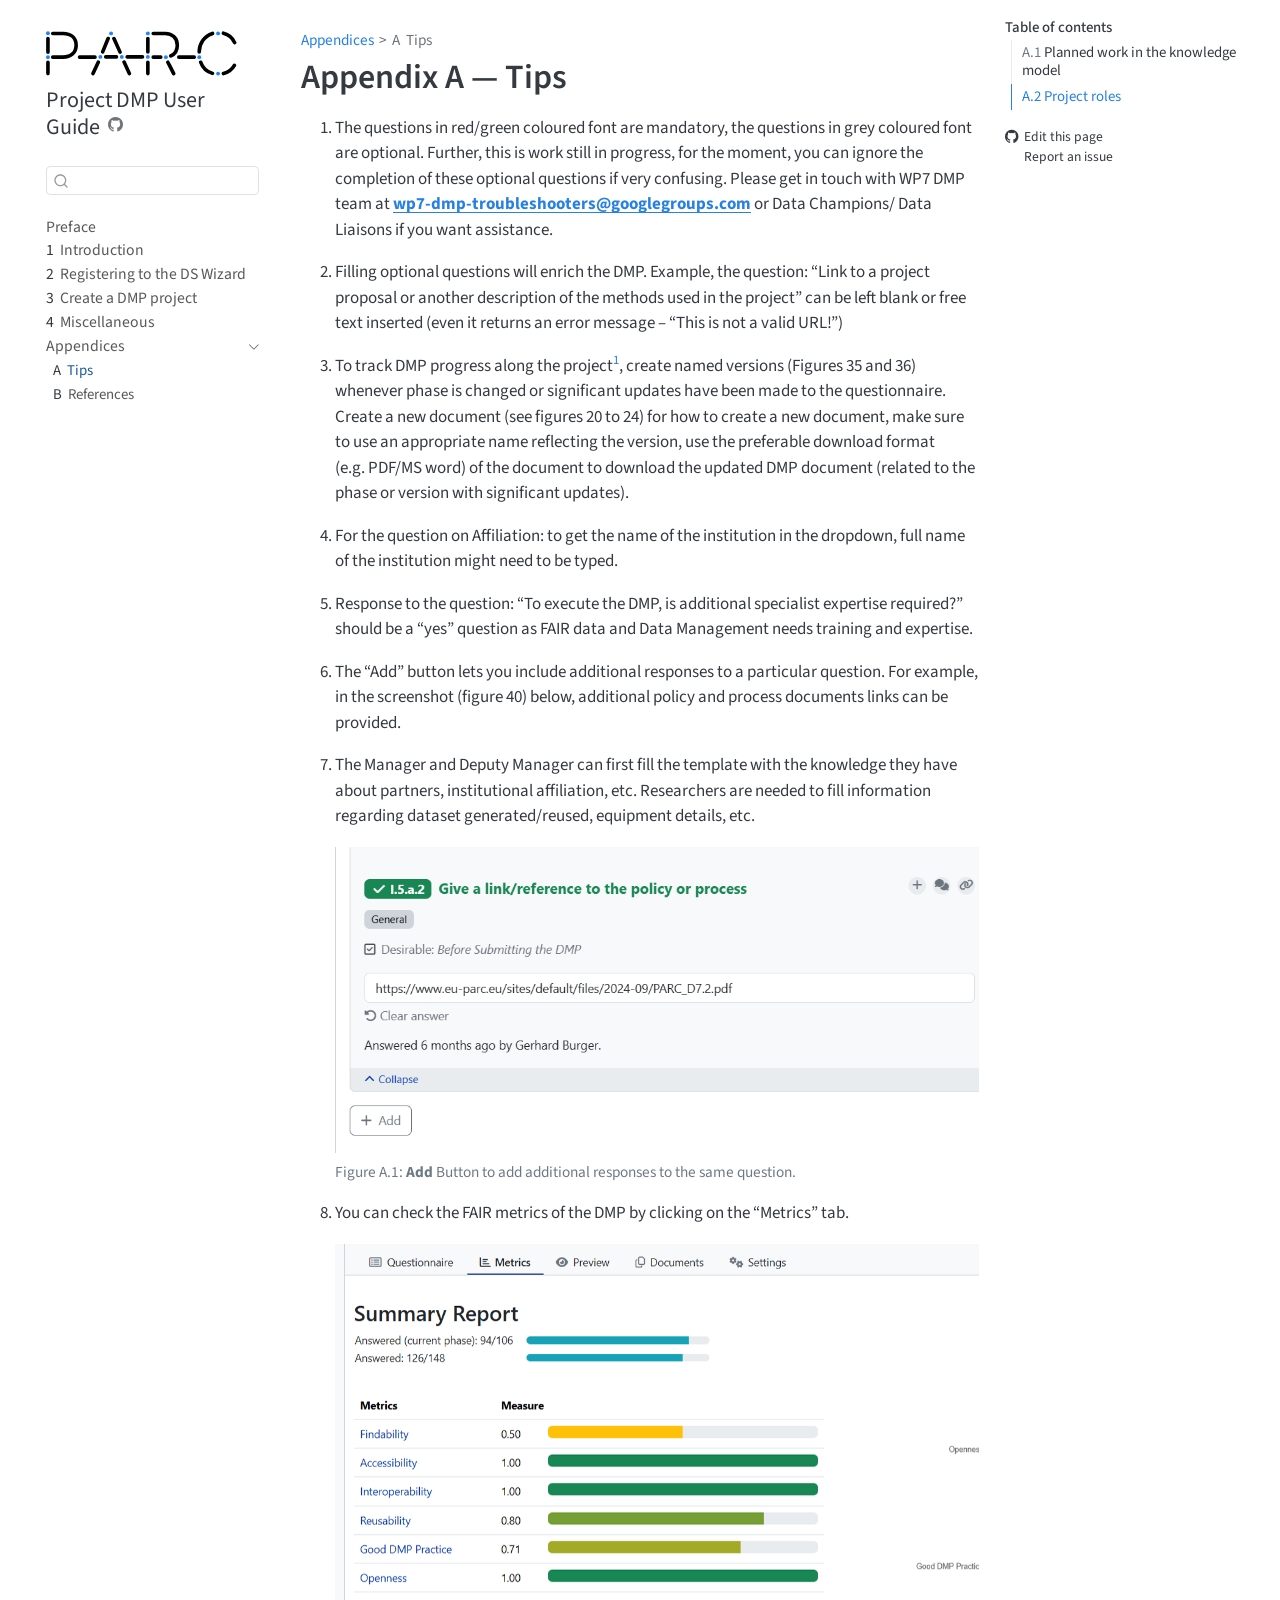
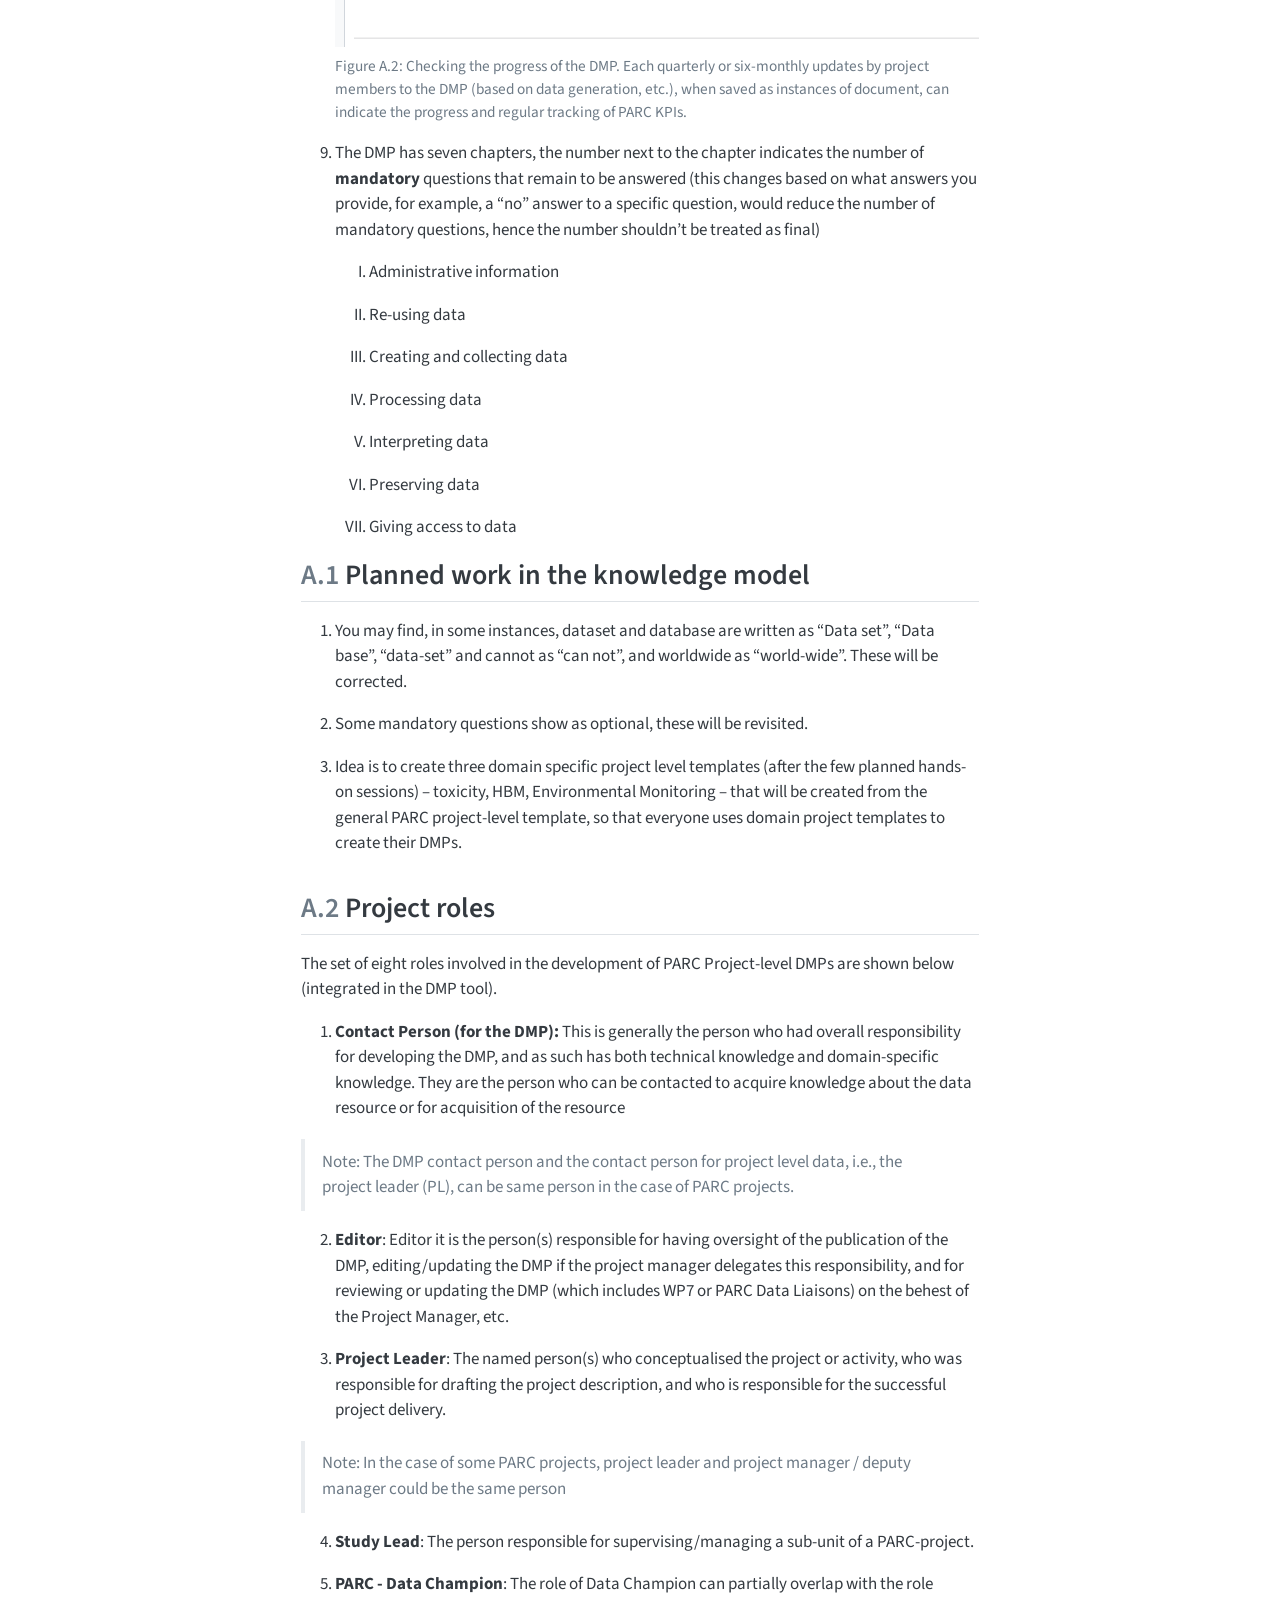
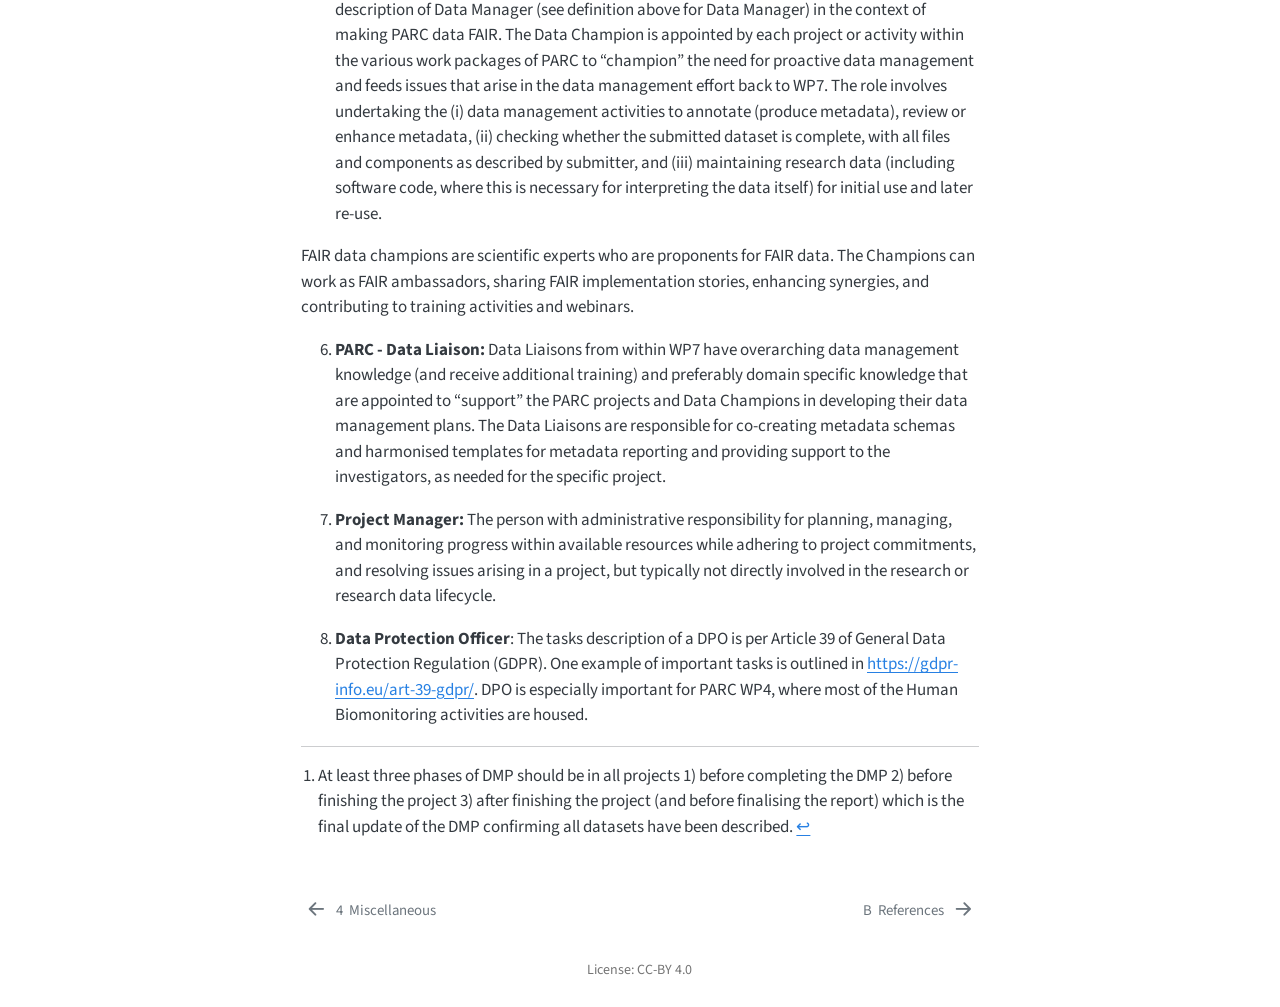
==== commit 5a65292a: "deploy: b5057bf620d916e036eff7f0ab1a35fb404dc3ad" ====
--- a/appendix.html
+++ b/appendix.html
@@ -2,13 +2,16 @@
 <html xmlns="http://www.w3.org/1999/xhtml" lang="en" xml:lang="en"><head>
 
 <meta charset="utf-8">
-<meta name="generator" content="quarto-1.8.27">
+<meta name="generator" content="quarto-1.9.36">
 
 <meta name="viewport" content="width=device-width, initial-scale=1.0, user-scalable=yes">
 
 
 <title>Appendix A — Tips – Project DMP User Guide</title>
 <style>
+/* Default styles provided by pandoc.
+** See https://pandoc.org/MANUAL.html#variables-for-html for config info.
+*/
 code{white-space: pre-wrap;}
 span.smallcaps{font-variant: small-caps;}
 div.columns{display: flex; gap: min(4vw, 1.5em);}
@@ -34,19 +37,18 @@
 <link href="./misc.html" rel="prev">
 <script src="site_libs/quarto-html/quarto.js" type="module"></script>
 <script src="site_libs/quarto-html/tabsets/tabsets.js" type="module"></script>
-<script src="site_libs/quarto-html/axe/axe-check.js" type="module"></script>
 <script src="site_libs/quarto-html/popper.min.js"></script>
 <script src="site_libs/quarto-html/tippy.umd.min.js"></script>
 <script src="site_libs/quarto-html/anchor.min.js"></script>
 <link href="site_libs/quarto-html/tippy.css" rel="stylesheet">
-<link href="site_libs/quarto-html/quarto-syntax-highlighting-ed96de9b727972fe78a7b5d16c58bf87.css" rel="stylesheet" class="quarto-color-scheme" id="quarto-text-highlighting-styles">
-<link href="site_libs/quarto-html/quarto-syntax-highlighting-dark-4d9afe2b8d18ee9fa5d0d57b5ed4214d.css" rel="stylesheet" class="quarto-color-scheme quarto-color-alternate" id="quarto-text-highlighting-styles">
-<link href="site_libs/quarto-html/quarto-syntax-highlighting-ed96de9b727972fe78a7b5d16c58bf87.css" rel="stylesheet" class="quarto-color-scheme-extra" id="quarto-text-highlighting-styles">
+<link href="site_libs/quarto-html/quarto-syntax-highlighting-845c23b38eaddc0f92fda52bfe77a8c8.css" rel="stylesheet" class="quarto-color-scheme" id="quarto-text-highlighting-styles">
+<link href="site_libs/quarto-html/quarto-syntax-highlighting-dark-f418161beb48e0141c760e455f12af2c.css" rel="stylesheet" class="quarto-color-scheme quarto-color-alternate" id="quarto-text-highlighting-styles">
+<link href="site_libs/quarto-html/quarto-syntax-highlighting-845c23b38eaddc0f92fda52bfe77a8c8.css" rel="stylesheet" class="quarto-color-scheme-extra" id="quarto-text-highlighting-styles">
 <script src="site_libs/bootstrap/bootstrap.min.js"></script>
 <link href="site_libs/bootstrap/bootstrap-icons.css" rel="stylesheet">
-<link href="site_libs/bootstrap/bootstrap-5b32cd05b1f165bcdf1c0136d36bc147.min.css" rel="stylesheet" append-hash="true" class="quarto-color-scheme" id="quarto-bootstrap" data-mode="light">
-<link href="site_libs/bootstrap/bootstrap-dark-5b32cd05b1f165bcdf1c0136d36bc147.min.css" rel="stylesheet" append-hash="true" class="quarto-color-scheme quarto-color-alternate" id="quarto-bootstrap" data-mode="light">
-<link href="site_libs/bootstrap/bootstrap-5b32cd05b1f165bcdf1c0136d36bc147.min.css" rel="stylesheet" append-hash="true" class="quarto-color-scheme-extra" id="quarto-bootstrap" data-mode="light">
+<link href="site_libs/bootstrap/bootstrap-91ddaab3f3ecd590f4a97fe0277c9dbf.min.css" rel="stylesheet" append-hash="true" class="quarto-color-scheme" id="quarto-bootstrap" data-mode="light">
+<link href="site_libs/bootstrap/bootstrap-dark-91ddaab3f3ecd590f4a97fe0277c9dbf.min.css" rel="stylesheet" append-hash="true" class="quarto-color-scheme quarto-color-alternate" id="quarto-bootstrap" data-mode="light">
+<link href="site_libs/bootstrap/bootstrap-91ddaab3f3ecd590f4a97fe0277c9dbf.min.css" rel="stylesheet" append-hash="true" class="quarto-color-scheme-extra" id="quarto-bootstrap" data-mode="light">
 <script id="quarto-search-options" type="application/json">{
   "location": "sidebar",
   "copy-button": false,
--- a/site_libs/quarto-html/quarto-syntax-highlighting-845c23b38eaddc0f92fda52bfe77a8c8.css
+++ b/site_libs/quarto-html/quarto-syntax-highlighting-845c23b38eaddc0f92fda52bfe77a8c8.css
@@ -0,0 +1,236 @@
+/* quarto syntax highlight colors */
+:root {
+  --quarto-hl-ot-color: #003B4F;
+  --quarto-hl-at-color: #657422;
+  --quarto-hl-ss-color: #20794D;
+  --quarto-hl-an-color: #5E5E5E;
+  --quarto-hl-fu-color: #4758AB;
+  --quarto-hl-st-color: #20794D;
+  --quarto-hl-cf-color: #003B4F;
+  --quarto-hl-op-color: #5E5E5E;
+  --quarto-hl-er-color: #AD0000;
+  --quarto-hl-bn-color: #AD0000;
+  --quarto-hl-al-color: #AD0000;
+  --quarto-hl-va-color: #111111;
+  --quarto-hl-bu-color: inherit;
+  --quarto-hl-ex-color: inherit;
+  --quarto-hl-pp-color: #AD0000;
+  --quarto-hl-in-color: #5E5E5E;
+  --quarto-hl-vs-color: #20794D;
+  --quarto-hl-wa-color: #5E5E5E;
+  --quarto-hl-do-color: #5E5E5E;
+  --quarto-hl-im-color: #00769E;
+  --quarto-hl-ch-color: #20794D;
+  --quarto-hl-dt-color: #AD0000;
+  --quarto-hl-fl-color: #AD0000;
+  --quarto-hl-co-color: #5E5E5E;
+  --quarto-hl-cv-color: #5E5E5E;
+  --quarto-hl-cn-color: #8f5902;
+  --quarto-hl-sc-color: #5E5E5E;
+  --quarto-hl-dv-color: #AD0000;
+  --quarto-hl-kw-color: #003B4F;
+}
+
+/* other quarto variables */
+:root {
+  --quarto-font-monospace: SFMono-Regular, Menlo, Monaco, Consolas, "Liberation Mono", "Courier New", monospace;
+}
+
+/* syntax highlight based on Pandoc's rules */
+pre > code.sourceCode > span {
+  color: #003B4F;
+}
+
+code.sourceCode > span {
+  color: #003B4F;
+}
+
+div.sourceCode,
+div.sourceCode pre.sourceCode {
+  color: #003B4F;
+}
+
+/* Normal */
+code span {
+  color: #003B4F;
+}
+
+/* Alert */
+code span.al {
+  color: #AD0000;
+  font-style: inherit;
+}
+
+/* Annotation */
+code span.an {
+  color: #5E5E5E;
+  font-style: inherit;
+}
+
+/* Attribute */
+code span.at {
+  color: #657422;
+  font-style: inherit;
+}
+
+/* BaseN */
+code span.bn {
+  color: #AD0000;
+  font-style: inherit;
+}
+
+/* BuiltIn */
+code span.bu {
+  font-style: inherit;
+}
+
+/* ControlFlow */
+code span.cf {
+  color: #003B4F;
+  font-weight: bold;
+  font-style: inherit;
+}
+
+/* Char */
+code span.ch {
+  color: #20794D;
+  font-style: inherit;
+}
+
+/* Constant */
+code span.cn {
+  color: #8f5902;
+  font-style: inherit;
+}
+
+/* Comment */
+code span.co {
+  color: #5E5E5E;
+  font-style: inherit;
+}
+
+/* CommentVar */
+code span.cv {
+  color: #5E5E5E;
+  font-style: italic;
+}
+
+/* Documentation */
+code span.do {
+  color: #5E5E5E;
+  font-style: italic;
+}
+
+/* DataType */
+code span.dt {
+  color: #AD0000;
+  font-style: inherit;
+}
+
+/* DecVal */
+code span.dv {
+  color: #AD0000;
+  font-style: inherit;
+}
+
+/* Error */
+code span.er {
+  color: #AD0000;
+  font-style: inherit;
+}
+
+/* Extension */
+code span.ex {
+  font-style: inherit;
+}
+
+/* Float */
+code span.fl {
+  color: #AD0000;
+  font-style: inherit;
+}
+
+/* Function */
+code span.fu {
+  color: #4758AB;
+  font-style: inherit;
+}
+
+/* Import */
+code span.im {
+  color: #00769E;
+  font-style: inherit;
+}
+
+/* Information */
+code span.in {
+  color: #5E5E5E;
+  font-style: inherit;
+}
+
+/* Keyword */
+code span.kw {
+  color: #003B4F;
+  font-weight: bold;
+  font-style: inherit;
+}
+
+/* Operator */
+code span.op {
+  color: #5E5E5E;
+  font-style: inherit;
+}
+
+/* Other */
+code span.ot {
+  color: #003B4F;
+  font-style: inherit;
+}
+
+/* Preprocessor */
+code span.pp {
+  color: #AD0000;
+  font-style: inherit;
+}
+
+/* SpecialChar */
+code span.sc {
+  color: #5E5E5E;
+  font-style: inherit;
+}
+
+/* SpecialString */
+code span.ss {
+  color: #20794D;
+  font-style: inherit;
+}
+
+/* String */
+code span.st {
+  color: #20794D;
+  font-style: inherit;
+}
+
+/* Variable */
+code span.va {
+  color: #111111;
+  font-style: inherit;
+}
+
+/* VerbatimString */
+code span.vs {
+  color: #20794D;
+  font-style: inherit;
+}
+
+/* Warning */
+code span.wa {
+  color: #5E5E5E;
+  font-style: italic;
+}
+
+.prevent-inlining {
+  content: "</";
+}
+
+/*# sourceMappingURL=ac89f0bb514bba72461919f78549e31c.css.map */
--- a/site_libs/quarto-html/quarto-syntax-highlighting-dark-f418161beb48e0141c760e455f12af2c.css
+++ b/site_libs/quarto-html/quarto-syntax-highlighting-dark-f418161beb48e0141c760e455f12af2c.css
@@ -0,0 +1,219 @@
+/* quarto syntax highlight colors */
+:root {
+  --quarto-hl-al-color: #f07178;
+  --quarto-hl-an-color: #d4d0ab;
+  --quarto-hl-at-color: #00e0e0;
+  --quarto-hl-bn-color: #d4d0ab;
+  --quarto-hl-bu-color: #abe338;
+  --quarto-hl-ch-color: #abe338;
+  --quarto-hl-co-color: #f8f8f2;
+  --quarto-hl-cv-color: #ffd700;
+  --quarto-hl-cn-color: #ffd700;
+  --quarto-hl-cf-color: #ffa07a;
+  --quarto-hl-dt-color: #ffa07a;
+  --quarto-hl-dv-color: #d4d0ab;
+  --quarto-hl-do-color: #f8f8f2;
+  --quarto-hl-er-color: #f07178;
+  --quarto-hl-ex-color: #00e0e0;
+  --quarto-hl-fl-color: #d4d0ab;
+  --quarto-hl-fu-color: #ffa07a;
+  --quarto-hl-im-color: #abe338;
+  --quarto-hl-in-color: #d4d0ab;
+  --quarto-hl-kw-color: #ffa07a;
+  --quarto-hl-op-color: #ffa07a;
+  --quarto-hl-ot-color: #00e0e0;
+  --quarto-hl-pp-color: #dcc6e0;
+  --quarto-hl-re-color: #00e0e0;
+  --quarto-hl-sc-color: #abe338;
+  --quarto-hl-ss-color: #abe338;
+  --quarto-hl-st-color: #abe338;
+  --quarto-hl-va-color: #00e0e0;
+  --quarto-hl-vs-color: #abe338;
+  --quarto-hl-wa-color: #dcc6e0;
+}
+
+/* other quarto variables */
+:root {
+  --quarto-font-monospace: SFMono-Regular, Menlo, Monaco, Consolas, "Liberation Mono", "Courier New", monospace;
+}
+
+/* syntax highlight based on Pandoc's rules */
+pre > code.sourceCode > span {
+  color: #f8f8f2;
+}
+
+code.sourceCode > span {
+  color: #f8f8f2;
+}
+
+div.sourceCode,
+div.sourceCode pre.sourceCode {
+  color: #f8f8f2;
+}
+
+/* Normal */
+code span {
+  color: #f8f8f2;
+}
+
+/* Alert */
+code span.al {
+  color: #f07178;
+}
+
+/* Annotation */
+code span.an {
+  color: #d4d0ab;
+}
+
+/* Attribute */
+code span.at {
+  color: #00e0e0;
+}
+
+/* BaseN */
+code span.bn {
+  color: #d4d0ab;
+}
+
+/* BuiltIn */
+code span.bu {
+  color: #abe338;
+}
+
+/* ControlFlow */
+code span.cf {
+  font-weight: bold;
+  color: #ffa07a;
+}
+
+/* Char */
+code span.ch {
+  color: #abe338;
+}
+
+/* Constant */
+code span.cn {
+  color: #ffd700;
+}
+
+/* Comment */
+code span.co {
+  font-style: italic;
+  color: #f8f8f2;
+}
+
+/* CommentVar */
+code span.cv {
+  color: #ffd700;
+}
+
+/* Documentation */
+code span.do {
+  color: #f8f8f2;
+}
+
+/* DataType */
+code span.dt {
+  color: #ffa07a;
+}
+
+/* DecVal */
+code span.dv {
+  color: #d4d0ab;
+}
+
+/* Error */
+code span.er {
+  color: #f07178;
+  text-decoration: underline;
+}
+
+/* Extension */
+code span.ex {
+  font-weight: bold;
+  color: #00e0e0;
+}
+
+/* Float */
+code span.fl {
+  color: #d4d0ab;
+}
+
+/* Function */
+code span.fu {
+  color: #ffa07a;
+}
+
+/* Import */
+code span.im {
+  color: #abe338;
+}
+
+/* Information */
+code span.in {
+  color: #d4d0ab;
+}
+
+/* Keyword */
+code span.kw {
+  font-weight: bold;
+  color: #ffa07a;
+}
+
+/* Operator */
+code span.op {
+  color: #ffa07a;
+}
+
+/* Other */
+code span.ot {
+  color: #00e0e0;
+}
+
+/* Preprocessor */
+code span.pp {
+  color: #dcc6e0;
+}
+
+/* RegionMarker */
+code span.re {
+  background-color: #f8f8f2;
+  color: #00e0e0;
+}
+
+/* SpecialChar */
+code span.sc {
+  color: #abe338;
+}
+
+/* SpecialString */
+code span.ss {
+  color: #abe338;
+}
+
+/* String */
+code span.st {
+  color: #abe338;
+}
+
+/* Variable */
+code span.va {
+  color: #00e0e0;
+}
+
+/* VerbatimString */
+code span.vs {
+  color: #abe338;
+}
+
+/* Warning */
+code span.wa {
+  color: #dcc6e0;
+}
+
+.prevent-inlining {
+  content: "</";
+}
+
+/*# sourceMappingURL=378c2a0cc31455d06730fbe37c8f3789.css.map */
--- a/site_libs/quarto-html/quarto-syntax-highlighting-845c23b38eaddc0f92fda52bfe77a8c8.css
+++ b/site_libs/quarto-html/quarto-syntax-highlighting-845c23b38eaddc0f92fda52bfe77a8c8.css
@@ -0,0 +1,236 @@
+/* quarto syntax highlight colors */
+:root {
+  --quarto-hl-ot-color: #003B4F;
+  --quarto-hl-at-color: #657422;
+  --quarto-hl-ss-color: #20794D;
+  --quarto-hl-an-color: #5E5E5E;
+  --quarto-hl-fu-color: #4758AB;
+  --quarto-hl-st-color: #20794D;
+  --quarto-hl-cf-color: #003B4F;
+  --quarto-hl-op-color: #5E5E5E;
+  --quarto-hl-er-color: #AD0000;
+  --quarto-hl-bn-color: #AD0000;
+  --quarto-hl-al-color: #AD0000;
+  --quarto-hl-va-color: #111111;
+  --quarto-hl-bu-color: inherit;
+  --quarto-hl-ex-color: inherit;
+  --quarto-hl-pp-color: #AD0000;
+  --quarto-hl-in-color: #5E5E5E;
+  --quarto-hl-vs-color: #20794D;
+  --quarto-hl-wa-color: #5E5E5E;
+  --quarto-hl-do-color: #5E5E5E;
+  --quarto-hl-im-color: #00769E;
+  --quarto-hl-ch-color: #20794D;
+  --quarto-hl-dt-color: #AD0000;
+  --quarto-hl-fl-color: #AD0000;
+  --quarto-hl-co-color: #5E5E5E;
+  --quarto-hl-cv-color: #5E5E5E;
+  --quarto-hl-cn-color: #8f5902;
+  --quarto-hl-sc-color: #5E5E5E;
+  --quarto-hl-dv-color: #AD0000;
+  --quarto-hl-kw-color: #003B4F;
+}
+
+/* other quarto variables */
+:root {
+  --quarto-font-monospace: SFMono-Regular, Menlo, Monaco, Consolas, "Liberation Mono", "Courier New", monospace;
+}
+
+/* syntax highlight based on Pandoc's rules */
+pre > code.sourceCode > span {
+  color: #003B4F;
+}
+
+code.sourceCode > span {
+  color: #003B4F;
+}
+
+div.sourceCode,
+div.sourceCode pre.sourceCode {
+  color: #003B4F;
+}
+
+/* Normal */
+code span {
+  color: #003B4F;
+}
+
+/* Alert */
+code span.al {
+  color: #AD0000;
+  font-style: inherit;
+}
+
+/* Annotation */
+code span.an {
+  color: #5E5E5E;
+  font-style: inherit;
+}
+
+/* Attribute */
+code span.at {
+  color: #657422;
+  font-style: inherit;
+}
+
+/* BaseN */
+code span.bn {
+  color: #AD0000;
+  font-style: inherit;
+}
+
+/* BuiltIn */
+code span.bu {
+  font-style: inherit;
+}
+
+/* ControlFlow */
+code span.cf {
+  color: #003B4F;
+  font-weight: bold;
+  font-style: inherit;
+}
+
+/* Char */
+code span.ch {
+  color: #20794D;
+  font-style: inherit;
+}
+
+/* Constant */
+code span.cn {
+  color: #8f5902;
+  font-style: inherit;
+}
+
+/* Comment */
+code span.co {
+  color: #5E5E5E;
+  font-style: inherit;
+}
+
+/* CommentVar */
+code span.cv {
+  color: #5E5E5E;
+  font-style: italic;
+}
+
+/* Documentation */
+code span.do {
+  color: #5E5E5E;
+  font-style: italic;
+}
+
+/* DataType */
+code span.dt {
+  color: #AD0000;
+  font-style: inherit;
+}
+
+/* DecVal */
+code span.dv {
+  color: #AD0000;
+  font-style: inherit;
+}
+
+/* Error */
+code span.er {
+  color: #AD0000;
+  font-style: inherit;
+}
+
+/* Extension */
+code span.ex {
+  font-style: inherit;
+}
+
+/* Float */
+code span.fl {
+  color: #AD0000;
+  font-style: inherit;
+}
+
+/* Function */
+code span.fu {
+  color: #4758AB;
+  font-style: inherit;
+}
+
+/* Import */
+code span.im {
+  color: #00769E;
+  font-style: inherit;
+}
+
+/* Information */
+code span.in {
+  color: #5E5E5E;
+  font-style: inherit;
+}
+
+/* Keyword */
+code span.kw {
+  color: #003B4F;
+  font-weight: bold;
+  font-style: inherit;
+}
+
+/* Operator */
+code span.op {
+  color: #5E5E5E;
+  font-style: inherit;
+}
+
+/* Other */
+code span.ot {
+  color: #003B4F;
+  font-style: inherit;
+}
+
+/* Preprocessor */
+code span.pp {
+  color: #AD0000;
+  font-style: inherit;
+}
+
+/* SpecialChar */
+code span.sc {
+  color: #5E5E5E;
+  font-style: inherit;
+}
+
+/* SpecialString */
+code span.ss {
+  color: #20794D;
+  font-style: inherit;
+}
+
+/* String */
+code span.st {
+  color: #20794D;
+  font-style: inherit;
+}
+
+/* Variable */
+code span.va {
+  color: #111111;
+  font-style: inherit;
+}
+
+/* VerbatimString */
+code span.vs {
+  color: #20794D;
+  font-style: inherit;
+}
+
+/* Warning */
+code span.wa {
+  color: #5E5E5E;
+  font-style: italic;
+}
+
+.prevent-inlining {
+  content: "</";
+}
+
+/*# sourceMappingURL=ac89f0bb514bba72461919f78549e31c.css.map */
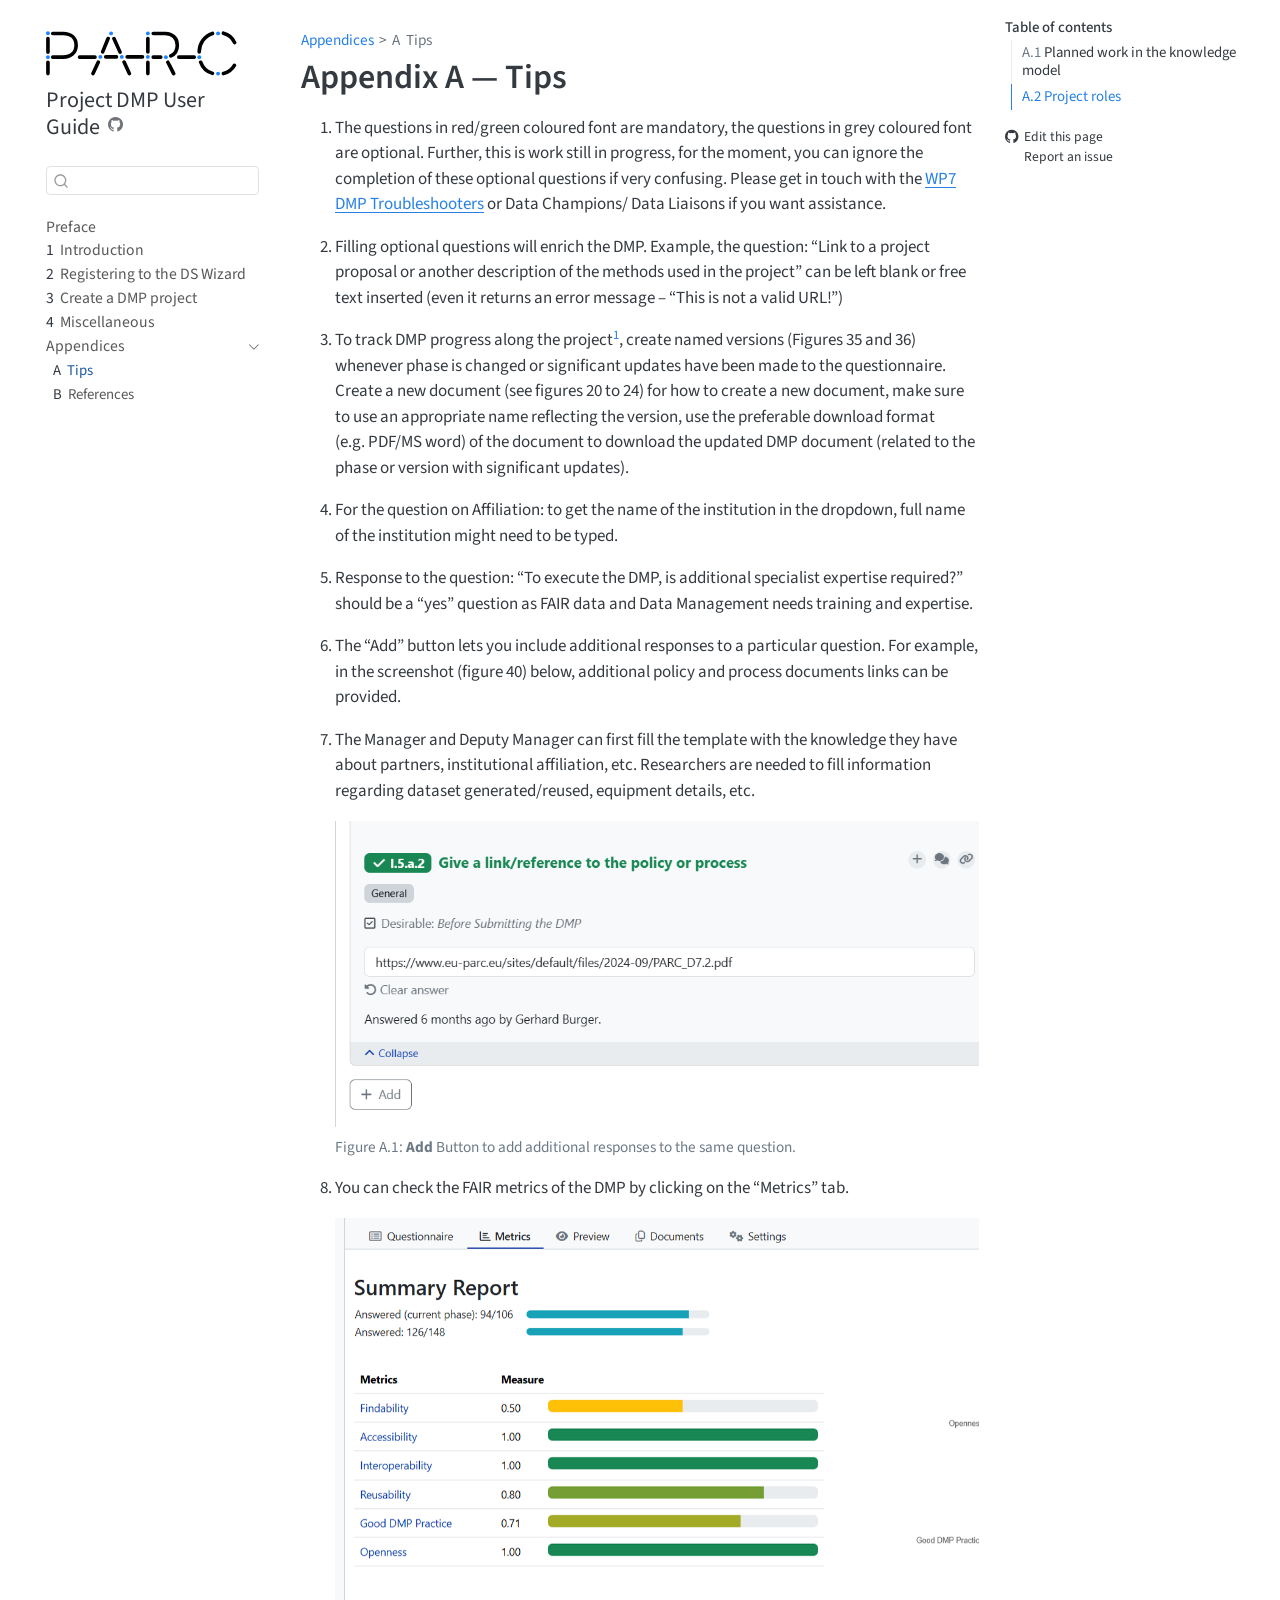
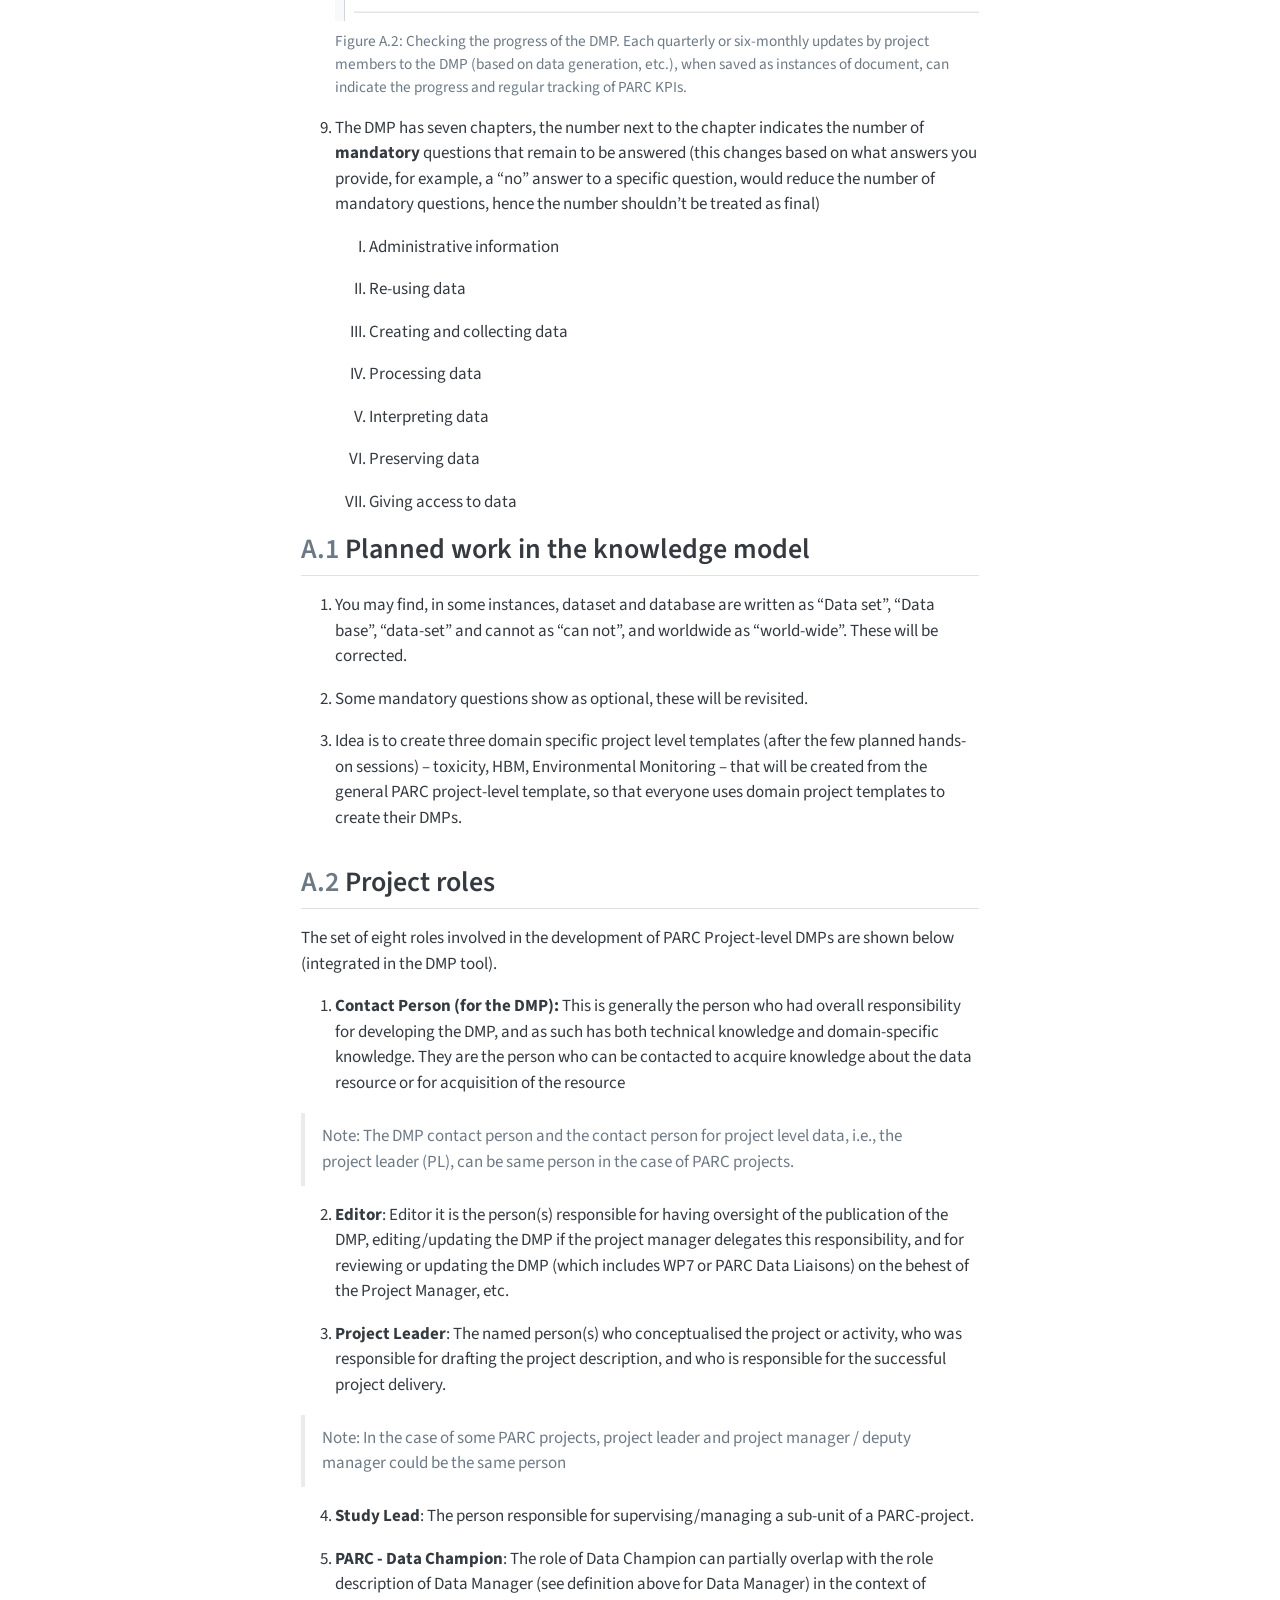
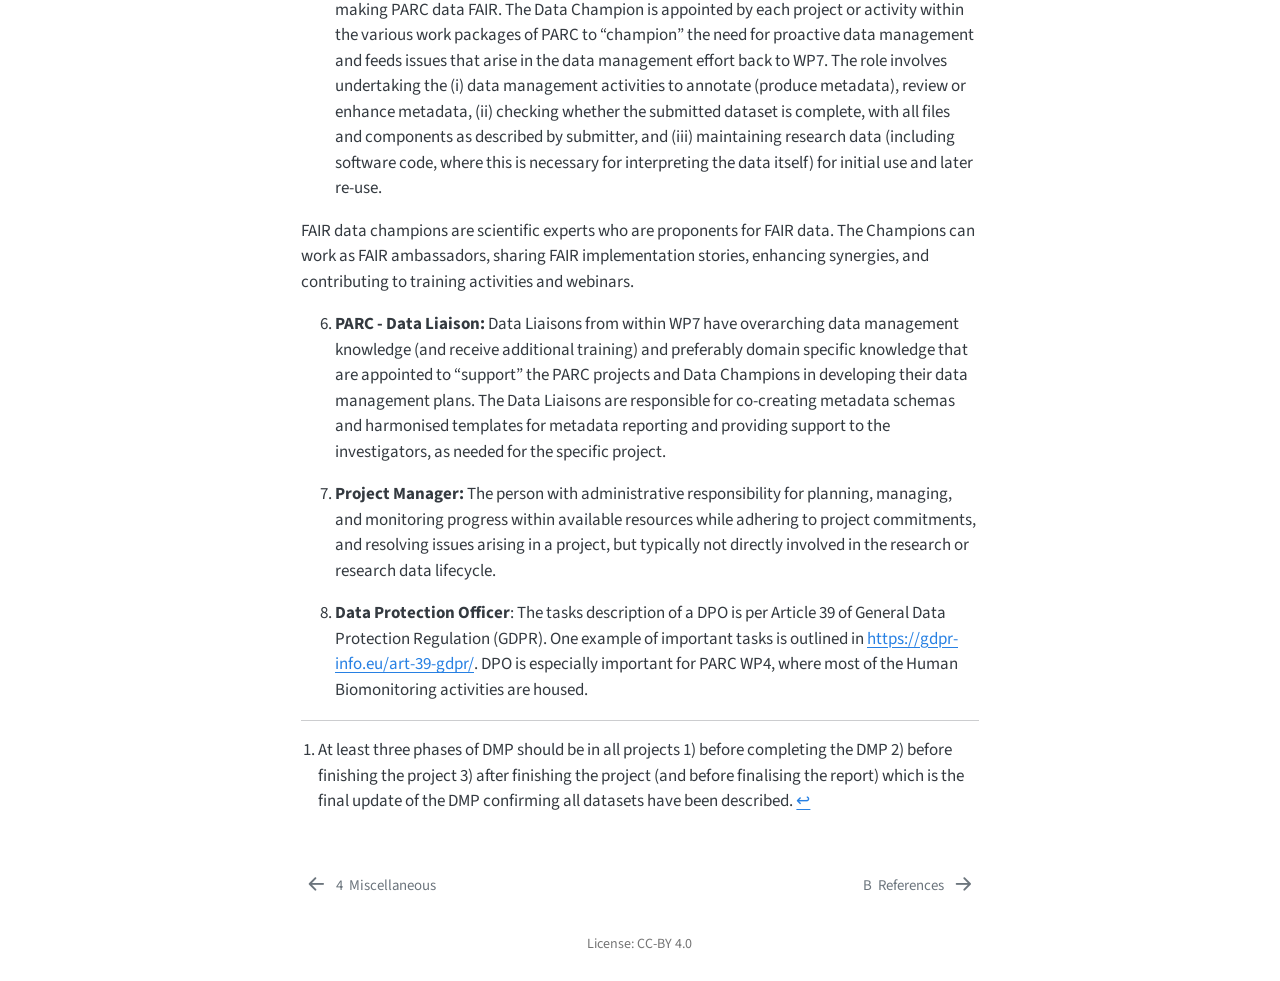
==== commit f770fe8a: "deploy: ea6dca3449e0a5c12ef1d88a64d505d316117427" ====
--- a/appendix.html
+++ b/appendix.html
@@ -213,7 +213,7 @@
 
 
 <ol type="1">
-<li><p>The questions in red/green coloured font are mandatory, the questions in grey coloured font are optional. Further, this is work still in progress, for the moment, you can ignore the completion of these optional questions if very confusing. Please get in touch with WP7 DMP team at <a href="mailto:wp7-dmp-troubleshooters@googlegroups.com"><strong>wp7-dmp-troubleshooters@googlegroups.com</strong></a> or Data Champions/ Data Liaisons if you want assistance.</p></li>
+<li><p>The questions in red/green coloured font are mandatory, the questions in grey coloured font are optional. Further, this is work still in progress, for the moment, you can ignore the completion of these optional questions if very confusing. Please get in touch with the <a href="mailto:wp7-dmp-troubleshooters@googlegroups.com">WP7 DMP Troubleshooters</a> or Data Champions/ Data Liaisons if you want assistance.</p></li>
 <li><p>Filling optional questions will enrich the DMP. Example, the question: “Link to a project proposal or another description of the methods used in the project” can be left blank or free text inserted (even it returns an error message – “This is not a valid URL!”)</p></li>
 <li><p>To track DMP progress along the project<a href="#fn1" class="footnote-ref" id="fnref1" role="doc-noteref"><sup>1</sup></a>, create named versions (Figures 35 and 36) whenever phase is changed or significant updates have been made to the questionnaire. Create a new document (see figures 20 to 24) for how to create a new document, make sure to use an appropriate name reflecting the version, use the preferable download format (e.g.&nbsp;PDF/MS word) of the document to download the updated DMP document (related to the phase or version with significant updates).</p></li>
 <li><p>For the question on Affiliation: to get the name of the institution in the dropdown, full name of the institution might need to be typed.</p></li>
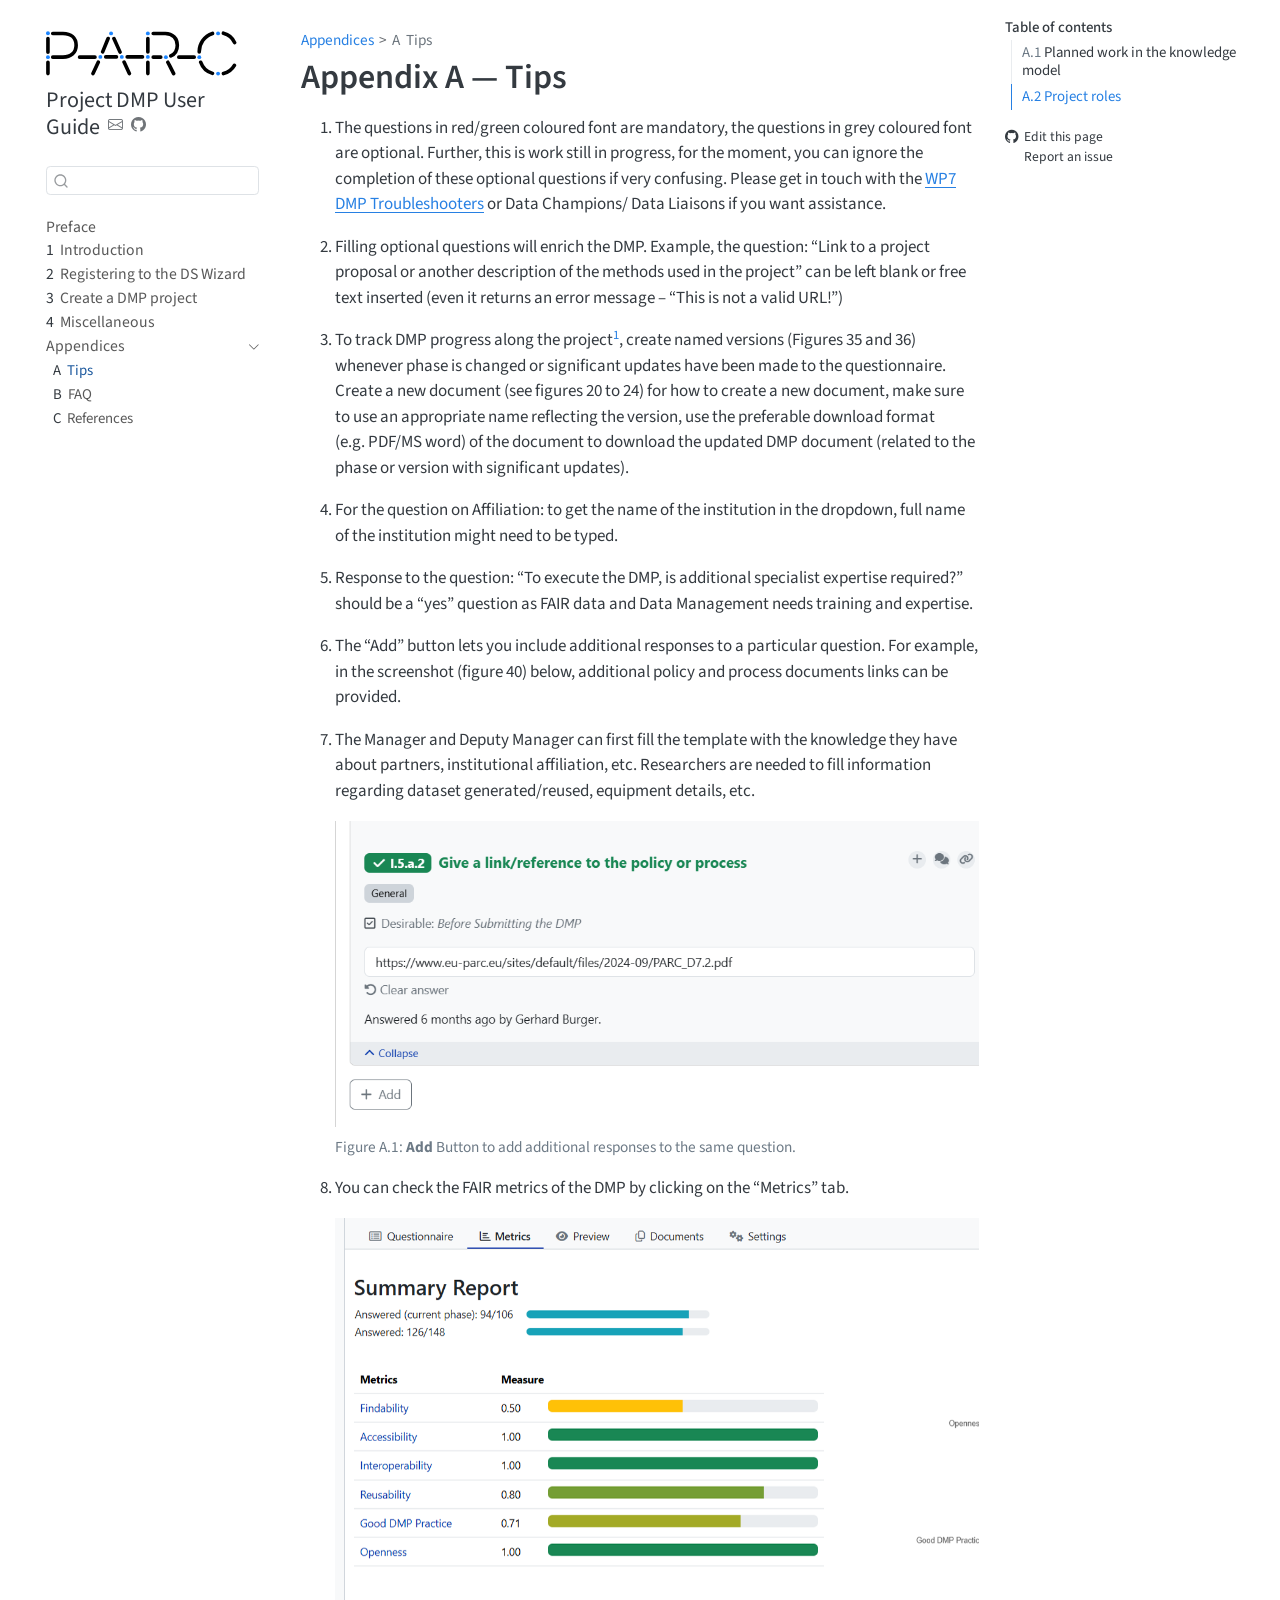
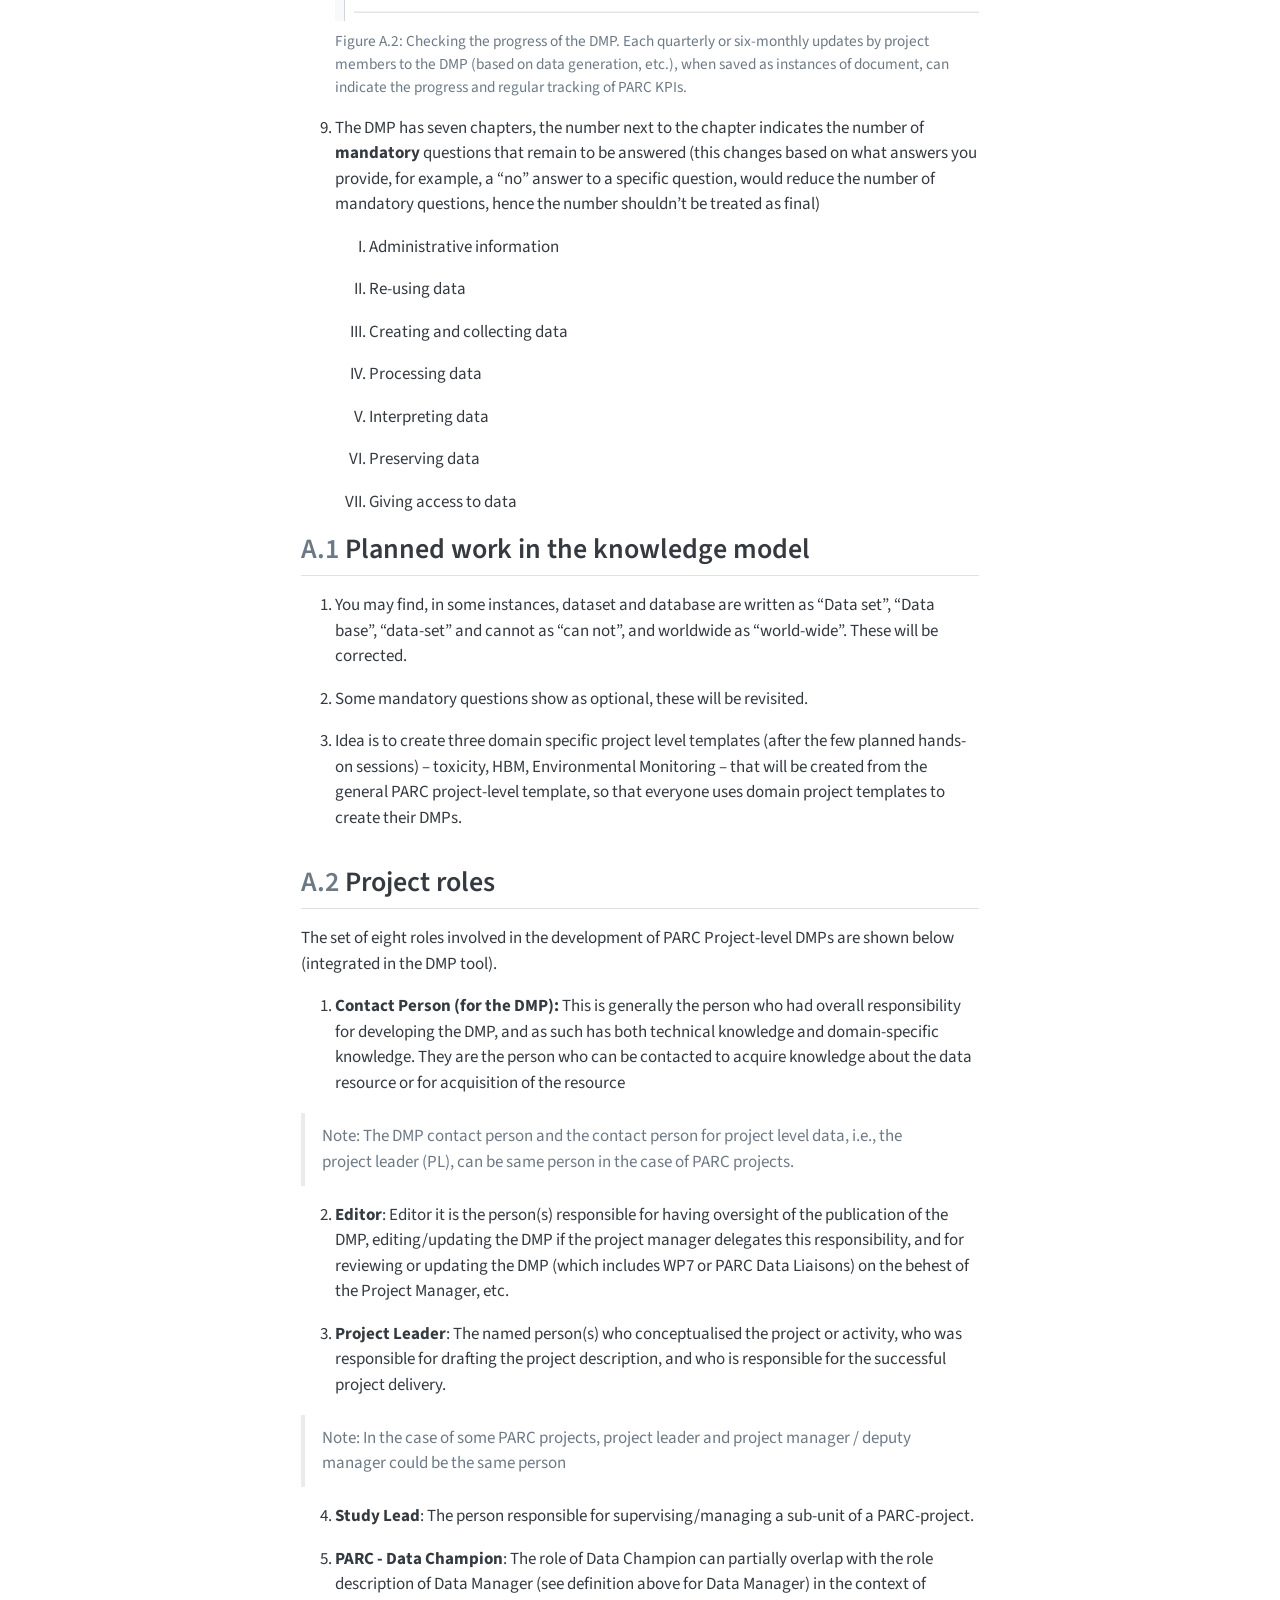
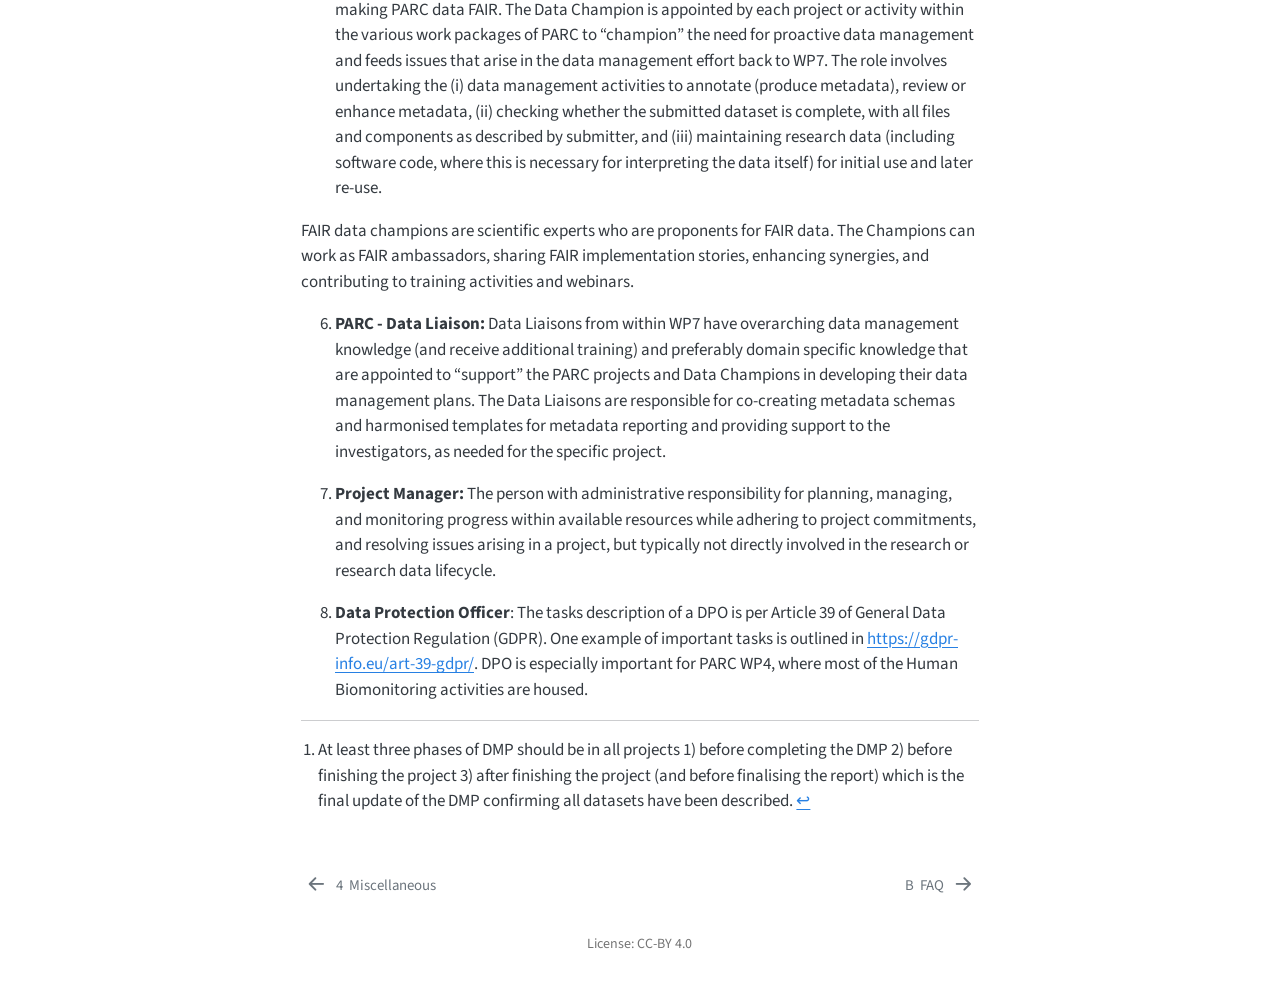
==== commit 5ac33e39: "deploy: 631a72453d8e06b735cb82748f3a59fcd1a52e8b" ====
--- a/appendix.html
+++ b/appendix.html
@@ -2,7 +2,7 @@
 <html xmlns="http://www.w3.org/1999/xhtml" lang="en" xml:lang="en"><head>
 
 <meta charset="utf-8">
-<meta name="generator" content="quarto-1.9.36">
+<meta name="generator" content="quarto-1.9.37">
 
 <meta name="viewport" content="width=device-width, initial-scale=1.0, user-scalable=yes">
 
@@ -33,7 +33,7 @@
 <script src="site_libs/quarto-search/fuse.min.js"></script>
 <script src="site_libs/quarto-search/quarto-search.js"></script>
 <meta name="quarto:offset" content="./">
-<link href="./references.html" rel="next">
+<link href="./faq.html" rel="next">
 <link href="./misc.html" rel="prev">
 <script src="site_libs/quarto-html/quarto.js" type="module"></script>
 <script src="site_libs/quarto-html/tabsets/tabsets.js" type="module"></script>
@@ -41,14 +41,14 @@
 <script src="site_libs/quarto-html/tippy.umd.min.js"></script>
 <script src="site_libs/quarto-html/anchor.min.js"></script>
 <link href="site_libs/quarto-html/tippy.css" rel="stylesheet">
-<link href="site_libs/quarto-html/quarto-syntax-highlighting-845c23b38eaddc0f92fda52bfe77a8c8.css" rel="stylesheet" class="quarto-color-scheme" id="quarto-text-highlighting-styles">
-<link href="site_libs/quarto-html/quarto-syntax-highlighting-dark-f418161beb48e0141c760e455f12af2c.css" rel="stylesheet" class="quarto-color-scheme quarto-color-alternate" id="quarto-text-highlighting-styles">
-<link href="site_libs/quarto-html/quarto-syntax-highlighting-845c23b38eaddc0f92fda52bfe77a8c8.css" rel="stylesheet" class="quarto-color-scheme-extra" id="quarto-text-highlighting-styles">
+<link href="site_libs/quarto-html/quarto-syntax-highlighting-7f8f88aac4f3542376d5c11b86a4c14d.css" rel="stylesheet" class="quarto-color-scheme" id="quarto-text-highlighting-styles">
+<link href="site_libs/quarto-html/quarto-syntax-highlighting-dark-d0ae9245876894da5ac7e18953ecc5cc.css" rel="stylesheet" class="quarto-color-scheme quarto-color-alternate" id="quarto-text-highlighting-styles">
+<link href="site_libs/quarto-html/quarto-syntax-highlighting-7f8f88aac4f3542376d5c11b86a4c14d.css" rel="stylesheet" class="quarto-color-scheme-extra" id="quarto-text-highlighting-styles">
 <script src="site_libs/bootstrap/bootstrap.min.js"></script>
 <link href="site_libs/bootstrap/bootstrap-icons.css" rel="stylesheet">
-<link href="site_libs/bootstrap/bootstrap-91ddaab3f3ecd590f4a97fe0277c9dbf.min.css" rel="stylesheet" append-hash="true" class="quarto-color-scheme" id="quarto-bootstrap" data-mode="light">
-<link href="site_libs/bootstrap/bootstrap-dark-91ddaab3f3ecd590f4a97fe0277c9dbf.min.css" rel="stylesheet" append-hash="true" class="quarto-color-scheme quarto-color-alternate" id="quarto-bootstrap" data-mode="light">
-<link href="site_libs/bootstrap/bootstrap-91ddaab3f3ecd590f4a97fe0277c9dbf.min.css" rel="stylesheet" append-hash="true" class="quarto-color-scheme-extra" id="quarto-bootstrap" data-mode="light">
+<link href="site_libs/bootstrap/bootstrap-349394a0619db66d2ad5f55c365a80c4.min.css" rel="stylesheet" append-hash="true" class="quarto-color-scheme" id="quarto-bootstrap" data-mode="light">
+<link href="site_libs/bootstrap/bootstrap-dark-349394a0619db66d2ad5f55c365a80c4.min.css" rel="stylesheet" append-hash="true" class="quarto-color-scheme quarto-color-alternate" id="quarto-bootstrap" data-mode="light">
+<link href="site_libs/bootstrap/bootstrap-349394a0619db66d2ad5f55c365a80c4.min.css" rel="stylesheet" append-hash="true" class="quarto-color-scheme-extra" id="quarto-bootstrap" data-mode="light">
 <script id="quarto-search-options" type="application/json">{
   "location": "sidebar",
   "copy-button": false,
@@ -111,6 +111,7 @@
     <div class="sidebar-title mb-0 py-0">
       <a href="./">Project DMP User Guide</a> 
         <div class="sidebar-tools-main">
+    <a href="mailto:wp7-dmp-troubleshooters@googlegroups.com" title="" class="quarto-navigation-tool px-1" aria-label=""><i class="bi bi-envelope"></i></a>
     <a href="https://github.com/eu-parc/project-dmp-guide" title="Source Code" class="quarto-navigation-tool px-1" aria-label="Source Code"><i class="bi bi-github"></i></a>
 </div>
     </div>
@@ -169,8 +170,14 @@
 </li>
           <li class="sidebar-item">
   <div class="sidebar-item-container"> 
+  <a href="./faq.html" class="sidebar-item-text sidebar-link">
+ <span class="menu-text"><span class="chapter-number">B</span>&nbsp; <span class="chapter-title">FAQ</span></span></a>
+  </div>
+</li>
+          <li class="sidebar-item">
+  <div class="sidebar-item-container"> 
   <a href="./references.html" class="sidebar-item-text sidebar-link">
- <span class="menu-text"><span class="chapter-number">B</span>&nbsp; <span class="chapter-title">References</span></span></a>
+ <span class="menu-text"><span class="chapter-number">C</span>&nbsp; <span class="chapter-title">References</span></span></a>
   </div>
 </li>
       </ul>
@@ -704,8 +711,8 @@
       </a>          
   </div>
   <div class="nav-page nav-page-next">
-      <a href="./references.html" class="pagination-link" aria-label="References">
-        <span class="nav-page-text"><span class="chapter-number">B</span>&nbsp; <span class="chapter-title">References</span></span> <i class="bi bi-arrow-right-short"></i>
+      <a href="./faq.html" class="pagination-link" aria-label="FAQ">
+        <span class="nav-page-text"><span class="chapter-number">B</span>&nbsp; <span class="chapter-title">FAQ</span></span> <i class="bi bi-arrow-right-short"></i>
       </a>
   </div>
 </nav>
--- a/site_libs/quarto-html/quarto-syntax-highlighting-7f8f88aac4f3542376d5c11b86a4c14d.css
+++ b/site_libs/quarto-html/quarto-syntax-highlighting-7f8f88aac4f3542376d5c11b86a4c14d.css
@@ -0,0 +1,236 @@
+/* quarto syntax highlight colors */
+:root {
+  --quarto-hl-ot-color: #003B4F;
+  --quarto-hl-at-color: #657422;
+  --quarto-hl-ss-color: #20794D;
+  --quarto-hl-an-color: #5E5E5E;
+  --quarto-hl-fu-color: #4758AB;
+  --quarto-hl-st-color: #20794D;
+  --quarto-hl-cf-color: #003B4F;
+  --quarto-hl-op-color: #5E5E5E;
+  --quarto-hl-er-color: #AD0000;
+  --quarto-hl-bn-color: #AD0000;
+  --quarto-hl-al-color: #AD0000;
+  --quarto-hl-va-color: #111111;
+  --quarto-hl-bu-color: inherit;
+  --quarto-hl-ex-color: inherit;
+  --quarto-hl-pp-color: #AD0000;
+  --quarto-hl-in-color: #5E5E5E;
+  --quarto-hl-vs-color: #20794D;
+  --quarto-hl-wa-color: #5E5E5E;
+  --quarto-hl-do-color: #5E5E5E;
+  --quarto-hl-im-color: #00769E;
+  --quarto-hl-ch-color: #20794D;
+  --quarto-hl-dt-color: #AD0000;
+  --quarto-hl-fl-color: #AD0000;
+  --quarto-hl-co-color: #5E5E5E;
+  --quarto-hl-cv-color: #5E5E5E;
+  --quarto-hl-cn-color: #8f5902;
+  --quarto-hl-sc-color: #5E5E5E;
+  --quarto-hl-dv-color: #AD0000;
+  --quarto-hl-kw-color: #003B4F;
+}
+
+/* other quarto variables */
+:root {
+  --quarto-font-monospace: SFMono-Regular, Menlo, Monaco, Consolas, "Liberation Mono", "Courier New", monospace;
+}
+
+/* syntax highlight based on Pandoc's rules */
+pre > code.sourceCode > span {
+  color: #003B4F;
+}
+
+code.sourceCode > span {
+  color: #003B4F;
+}
+
+div.sourceCode,
+div.sourceCode pre.sourceCode {
+  color: #003B4F;
+}
+
+/* Normal */
+code span {
+  color: #003B4F;
+}
+
+/* Alert */
+code span.al {
+  color: #AD0000;
+  font-style: inherit;
+}
+
+/* Annotation */
+code span.an {
+  color: #5E5E5E;
+  font-style: inherit;
+}
+
+/* Attribute */
+code span.at {
+  color: #657422;
+  font-style: inherit;
+}
+
+/* BaseN */
+code span.bn {
+  color: #AD0000;
+  font-style: inherit;
+}
+
+/* BuiltIn */
+code span.bu {
+  font-style: inherit;
+}
+
+/* ControlFlow */
+code span.cf {
+  color: #003B4F;
+  font-weight: bold;
+  font-style: inherit;
+}
+
+/* Char */
+code span.ch {
+  color: #20794D;
+  font-style: inherit;
+}
+
+/* Constant */
+code span.cn {
+  color: #8f5902;
+  font-style: inherit;
+}
+
+/* Comment */
+code span.co {
+  color: #5E5E5E;
+  font-style: inherit;
+}
+
+/* CommentVar */
+code span.cv {
+  color: #5E5E5E;
+  font-style: italic;
+}
+
+/* Documentation */
+code span.do {
+  color: #5E5E5E;
+  font-style: italic;
+}
+
+/* DataType */
+code span.dt {
+  color: #AD0000;
+  font-style: inherit;
+}
+
+/* DecVal */
+code span.dv {
+  color: #AD0000;
+  font-style: inherit;
+}
+
+/* Error */
+code span.er {
+  color: #AD0000;
+  font-style: inherit;
+}
+
+/* Extension */
+code span.ex {
+  font-style: inherit;
+}
+
+/* Float */
+code span.fl {
+  color: #AD0000;
+  font-style: inherit;
+}
+
+/* Function */
+code span.fu {
+  color: #4758AB;
+  font-style: inherit;
+}
+
+/* Import */
+code span.im {
+  color: #00769E;
+  font-style: inherit;
+}
+
+/* Information */
+code span.in {
+  color: #5E5E5E;
+  font-style: inherit;
+}
+
+/* Keyword */
+code span.kw {
+  color: #003B4F;
+  font-weight: bold;
+  font-style: inherit;
+}
+
+/* Operator */
+code span.op {
+  color: #5E5E5E;
+  font-style: inherit;
+}
+
+/* Other */
+code span.ot {
+  color: #003B4F;
+  font-style: inherit;
+}
+
+/* Preprocessor */
+code span.pp {
+  color: #AD0000;
+  font-style: inherit;
+}
+
+/* SpecialChar */
+code span.sc {
+  color: #5E5E5E;
+  font-style: inherit;
+}
+
+/* SpecialString */
+code span.ss {
+  color: #20794D;
+  font-style: inherit;
+}
+
+/* String */
+code span.st {
+  color: #20794D;
+  font-style: inherit;
+}
+
+/* Variable */
+code span.va {
+  color: #111111;
+  font-style: inherit;
+}
+
+/* VerbatimString */
+code span.vs {
+  color: #20794D;
+  font-style: inherit;
+}
+
+/* Warning */
+code span.wa {
+  color: #5E5E5E;
+  font-style: italic;
+}
+
+.prevent-inlining {
+  content: "</";
+}
+
+/*# sourceMappingURL=789ad8cd35626ba772517505b42a116e.css.map */
--- a/site_libs/quarto-html/quarto-syntax-highlighting-dark-d0ae9245876894da5ac7e18953ecc5cc.css
+++ b/site_libs/quarto-html/quarto-syntax-highlighting-dark-d0ae9245876894da5ac7e18953ecc5cc.css
@@ -0,0 +1,219 @@
+/* quarto syntax highlight colors */
+:root {
+  --quarto-hl-al-color: #f07178;
+  --quarto-hl-an-color: #d4d0ab;
+  --quarto-hl-at-color: #00e0e0;
+  --quarto-hl-bn-color: #d4d0ab;
+  --quarto-hl-bu-color: #abe338;
+  --quarto-hl-ch-color: #abe338;
+  --quarto-hl-co-color: #f8f8f2;
+  --quarto-hl-cv-color: #ffd700;
+  --quarto-hl-cn-color: #ffd700;
+  --quarto-hl-cf-color: #ffa07a;
+  --quarto-hl-dt-color: #ffa07a;
+  --quarto-hl-dv-color: #d4d0ab;
+  --quarto-hl-do-color: #f8f8f2;
+  --quarto-hl-er-color: #f07178;
+  --quarto-hl-ex-color: #00e0e0;
+  --quarto-hl-fl-color: #d4d0ab;
+  --quarto-hl-fu-color: #ffa07a;
+  --quarto-hl-im-color: #abe338;
+  --quarto-hl-in-color: #d4d0ab;
+  --quarto-hl-kw-color: #ffa07a;
+  --quarto-hl-op-color: #ffa07a;
+  --quarto-hl-ot-color: #00e0e0;
+  --quarto-hl-pp-color: #dcc6e0;
+  --quarto-hl-re-color: #00e0e0;
+  --quarto-hl-sc-color: #abe338;
+  --quarto-hl-ss-color: #abe338;
+  --quarto-hl-st-color: #abe338;
+  --quarto-hl-va-color: #00e0e0;
+  --quarto-hl-vs-color: #abe338;
+  --quarto-hl-wa-color: #dcc6e0;
+}
+
+/* other quarto variables */
+:root {
+  --quarto-font-monospace: SFMono-Regular, Menlo, Monaco, Consolas, "Liberation Mono", "Courier New", monospace;
+}
+
+/* syntax highlight based on Pandoc's rules */
+pre > code.sourceCode > span {
+  color: #f8f8f2;
+}
+
+code.sourceCode > span {
+  color: #f8f8f2;
+}
+
+div.sourceCode,
+div.sourceCode pre.sourceCode {
+  color: #f8f8f2;
+}
+
+/* Normal */
+code span {
+  color: #f8f8f2;
+}
+
+/* Alert */
+code span.al {
+  color: #f07178;
+}
+
+/* Annotation */
+code span.an {
+  color: #d4d0ab;
+}
+
+/* Attribute */
+code span.at {
+  color: #00e0e0;
+}
+
+/* BaseN */
+code span.bn {
+  color: #d4d0ab;
+}
+
+/* BuiltIn */
+code span.bu {
+  color: #abe338;
+}
+
+/* ControlFlow */
+code span.cf {
+  font-weight: bold;
+  color: #ffa07a;
+}
+
+/* Char */
+code span.ch {
+  color: #abe338;
+}
+
+/* Constant */
+code span.cn {
+  color: #ffd700;
+}
+
+/* Comment */
+code span.co {
+  font-style: italic;
+  color: #f8f8f2;
+}
+
+/* CommentVar */
+code span.cv {
+  color: #ffd700;
+}
+
+/* Documentation */
+code span.do {
+  color: #f8f8f2;
+}
+
+/* DataType */
+code span.dt {
+  color: #ffa07a;
+}
+
+/* DecVal */
+code span.dv {
+  color: #d4d0ab;
+}
+
+/* Error */
+code span.er {
+  color: #f07178;
+  text-decoration: underline;
+}
+
+/* Extension */
+code span.ex {
+  font-weight: bold;
+  color: #00e0e0;
+}
+
+/* Float */
+code span.fl {
+  color: #d4d0ab;
+}
+
+/* Function */
+code span.fu {
+  color: #ffa07a;
+}
+
+/* Import */
+code span.im {
+  color: #abe338;
+}
+
+/* Information */
+code span.in {
+  color: #d4d0ab;
+}
+
+/* Keyword */
+code span.kw {
+  font-weight: bold;
+  color: #ffa07a;
+}
+
+/* Operator */
+code span.op {
+  color: #ffa07a;
+}
+
+/* Other */
+code span.ot {
+  color: #00e0e0;
+}
+
+/* Preprocessor */
+code span.pp {
+  color: #dcc6e0;
+}
+
+/* RegionMarker */
+code span.re {
+  background-color: #f8f8f2;
+  color: #00e0e0;
+}
+
+/* SpecialChar */
+code span.sc {
+  color: #abe338;
+}
+
+/* SpecialString */
+code span.ss {
+  color: #abe338;
+}
+
+/* String */
+code span.st {
+  color: #abe338;
+}
+
+/* Variable */
+code span.va {
+  color: #00e0e0;
+}
+
+/* VerbatimString */
+code span.vs {
+  color: #abe338;
+}
+
+/* Warning */
+code span.wa {
+  color: #dcc6e0;
+}
+
+.prevent-inlining {
+  content: "</";
+}
+
+/*# sourceMappingURL=e2dac9153eaf3c552d5043f9565d03d7.css.map */
--- a/site_libs/quarto-html/quarto-syntax-highlighting-7f8f88aac4f3542376d5c11b86a4c14d.css
+++ b/site_libs/quarto-html/quarto-syntax-highlighting-7f8f88aac4f3542376d5c11b86a4c14d.css
@@ -0,0 +1,236 @@
+/* quarto syntax highlight colors */
+:root {
+  --quarto-hl-ot-color: #003B4F;
+  --quarto-hl-at-color: #657422;
+  --quarto-hl-ss-color: #20794D;
+  --quarto-hl-an-color: #5E5E5E;
+  --quarto-hl-fu-color: #4758AB;
+  --quarto-hl-st-color: #20794D;
+  --quarto-hl-cf-color: #003B4F;
+  --quarto-hl-op-color: #5E5E5E;
+  --quarto-hl-er-color: #AD0000;
+  --quarto-hl-bn-color: #AD0000;
+  --quarto-hl-al-color: #AD0000;
+  --quarto-hl-va-color: #111111;
+  --quarto-hl-bu-color: inherit;
+  --quarto-hl-ex-color: inherit;
+  --quarto-hl-pp-color: #AD0000;
+  --quarto-hl-in-color: #5E5E5E;
+  --quarto-hl-vs-color: #20794D;
+  --quarto-hl-wa-color: #5E5E5E;
+  --quarto-hl-do-color: #5E5E5E;
+  --quarto-hl-im-color: #00769E;
+  --quarto-hl-ch-color: #20794D;
+  --quarto-hl-dt-color: #AD0000;
+  --quarto-hl-fl-color: #AD0000;
+  --quarto-hl-co-color: #5E5E5E;
+  --quarto-hl-cv-color: #5E5E5E;
+  --quarto-hl-cn-color: #8f5902;
+  --quarto-hl-sc-color: #5E5E5E;
+  --quarto-hl-dv-color: #AD0000;
+  --quarto-hl-kw-color: #003B4F;
+}
+
+/* other quarto variables */
+:root {
+  --quarto-font-monospace: SFMono-Regular, Menlo, Monaco, Consolas, "Liberation Mono", "Courier New", monospace;
+}
+
+/* syntax highlight based on Pandoc's rules */
+pre > code.sourceCode > span {
+  color: #003B4F;
+}
+
+code.sourceCode > span {
+  color: #003B4F;
+}
+
+div.sourceCode,
+div.sourceCode pre.sourceCode {
+  color: #003B4F;
+}
+
+/* Normal */
+code span {
+  color: #003B4F;
+}
+
+/* Alert */
+code span.al {
+  color: #AD0000;
+  font-style: inherit;
+}
+
+/* Annotation */
+code span.an {
+  color: #5E5E5E;
+  font-style: inherit;
+}
+
+/* Attribute */
+code span.at {
+  color: #657422;
+  font-style: inherit;
+}
+
+/* BaseN */
+code span.bn {
+  color: #AD0000;
+  font-style: inherit;
+}
+
+/* BuiltIn */
+code span.bu {
+  font-style: inherit;
+}
+
+/* ControlFlow */
+code span.cf {
+  color: #003B4F;
+  font-weight: bold;
+  font-style: inherit;
+}
+
+/* Char */
+code span.ch {
+  color: #20794D;
+  font-style: inherit;
+}
+
+/* Constant */
+code span.cn {
+  color: #8f5902;
+  font-style: inherit;
+}
+
+/* Comment */
+code span.co {
+  color: #5E5E5E;
+  font-style: inherit;
+}
+
+/* CommentVar */
+code span.cv {
+  color: #5E5E5E;
+  font-style: italic;
+}
+
+/* Documentation */
+code span.do {
+  color: #5E5E5E;
+  font-style: italic;
+}
+
+/* DataType */
+code span.dt {
+  color: #AD0000;
+  font-style: inherit;
+}
+
+/* DecVal */
+code span.dv {
+  color: #AD0000;
+  font-style: inherit;
+}
+
+/* Error */
+code span.er {
+  color: #AD0000;
+  font-style: inherit;
+}
+
+/* Extension */
+code span.ex {
+  font-style: inherit;
+}
+
+/* Float */
+code span.fl {
+  color: #AD0000;
+  font-style: inherit;
+}
+
+/* Function */
+code span.fu {
+  color: #4758AB;
+  font-style: inherit;
+}
+
+/* Import */
+code span.im {
+  color: #00769E;
+  font-style: inherit;
+}
+
+/* Information */
+code span.in {
+  color: #5E5E5E;
+  font-style: inherit;
+}
+
+/* Keyword */
+code span.kw {
+  color: #003B4F;
+  font-weight: bold;
+  font-style: inherit;
+}
+
+/* Operator */
+code span.op {
+  color: #5E5E5E;
+  font-style: inherit;
+}
+
+/* Other */
+code span.ot {
+  color: #003B4F;
+  font-style: inherit;
+}
+
+/* Preprocessor */
+code span.pp {
+  color: #AD0000;
+  font-style: inherit;
+}
+
+/* SpecialChar */
+code span.sc {
+  color: #5E5E5E;
+  font-style: inherit;
+}
+
+/* SpecialString */
+code span.ss {
+  color: #20794D;
+  font-style: inherit;
+}
+
+/* String */
+code span.st {
+  color: #20794D;
+  font-style: inherit;
+}
+
+/* Variable */
+code span.va {
+  color: #111111;
+  font-style: inherit;
+}
+
+/* VerbatimString */
+code span.vs {
+  color: #20794D;
+  font-style: inherit;
+}
+
+/* Warning */
+code span.wa {
+  color: #5E5E5E;
+  font-style: italic;
+}
+
+.prevent-inlining {
+  content: "</";
+}
+
+/*# sourceMappingURL=789ad8cd35626ba772517505b42a116e.css.map */
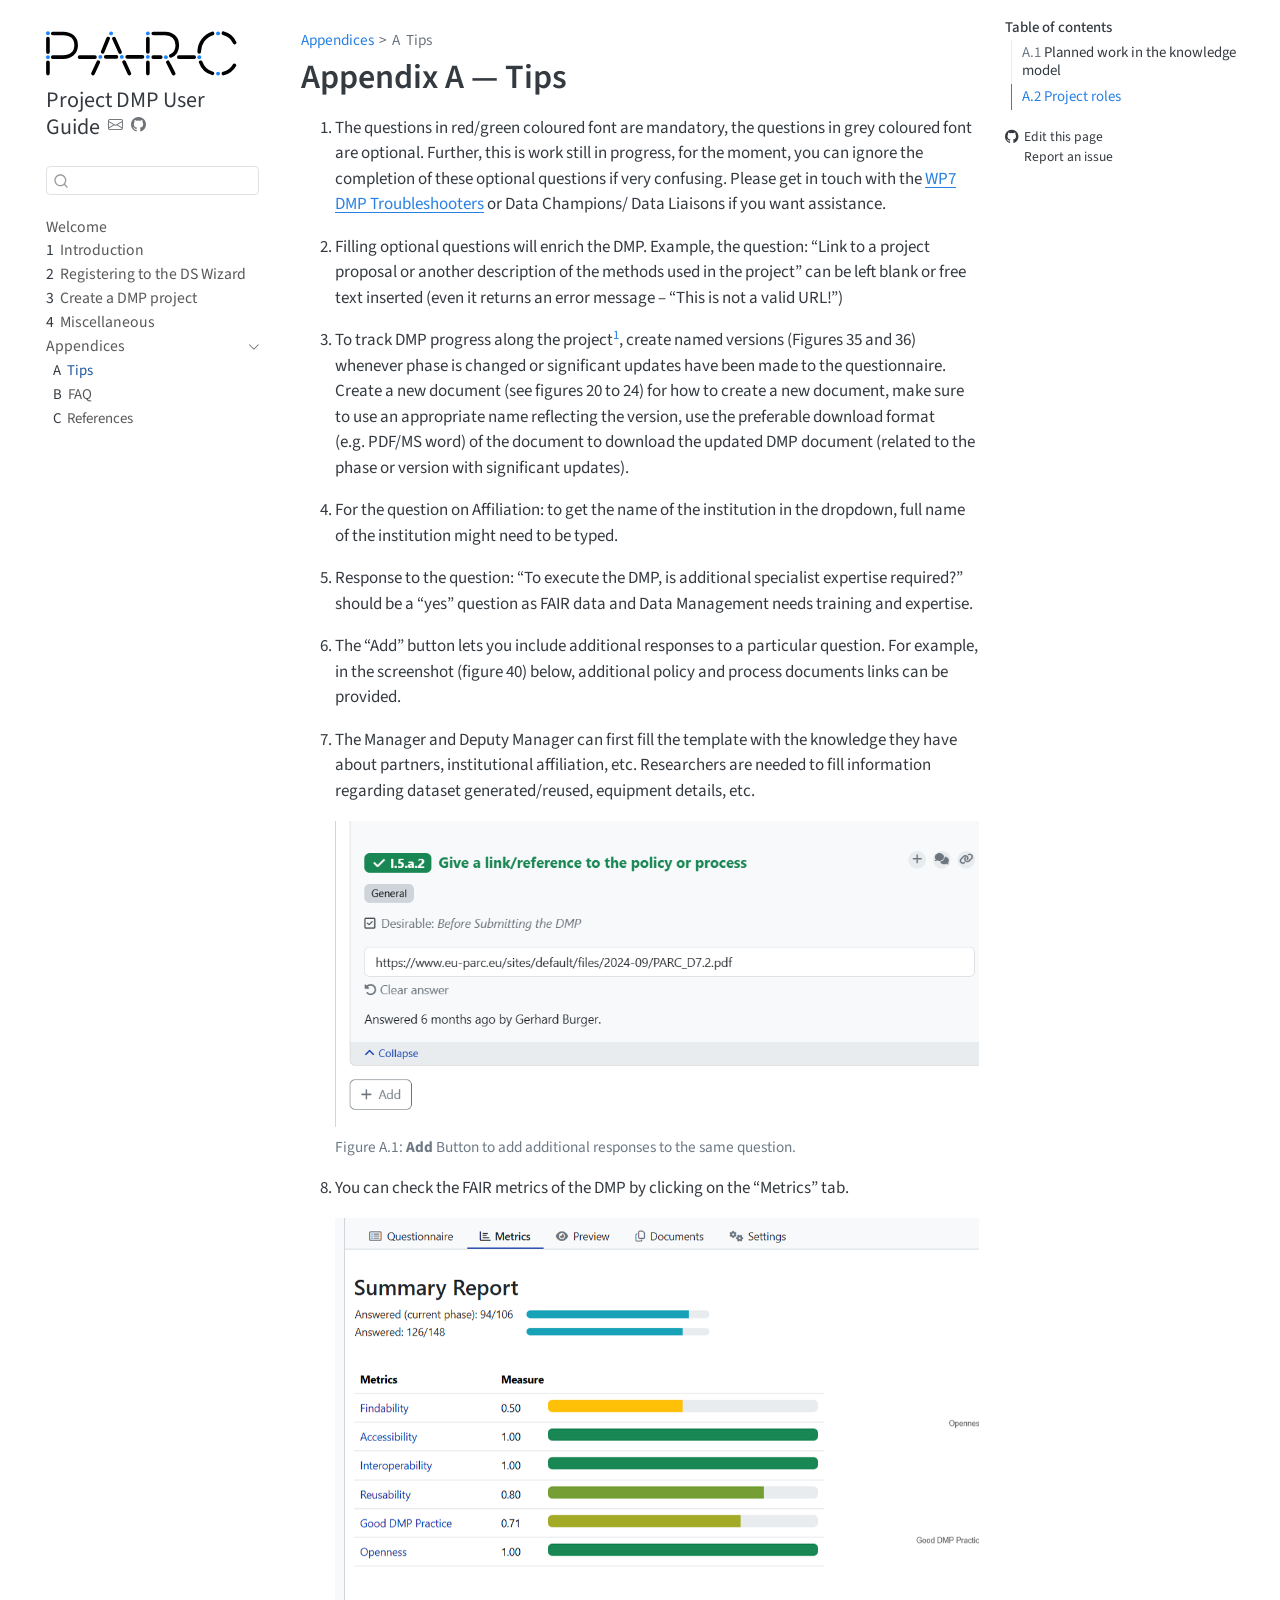
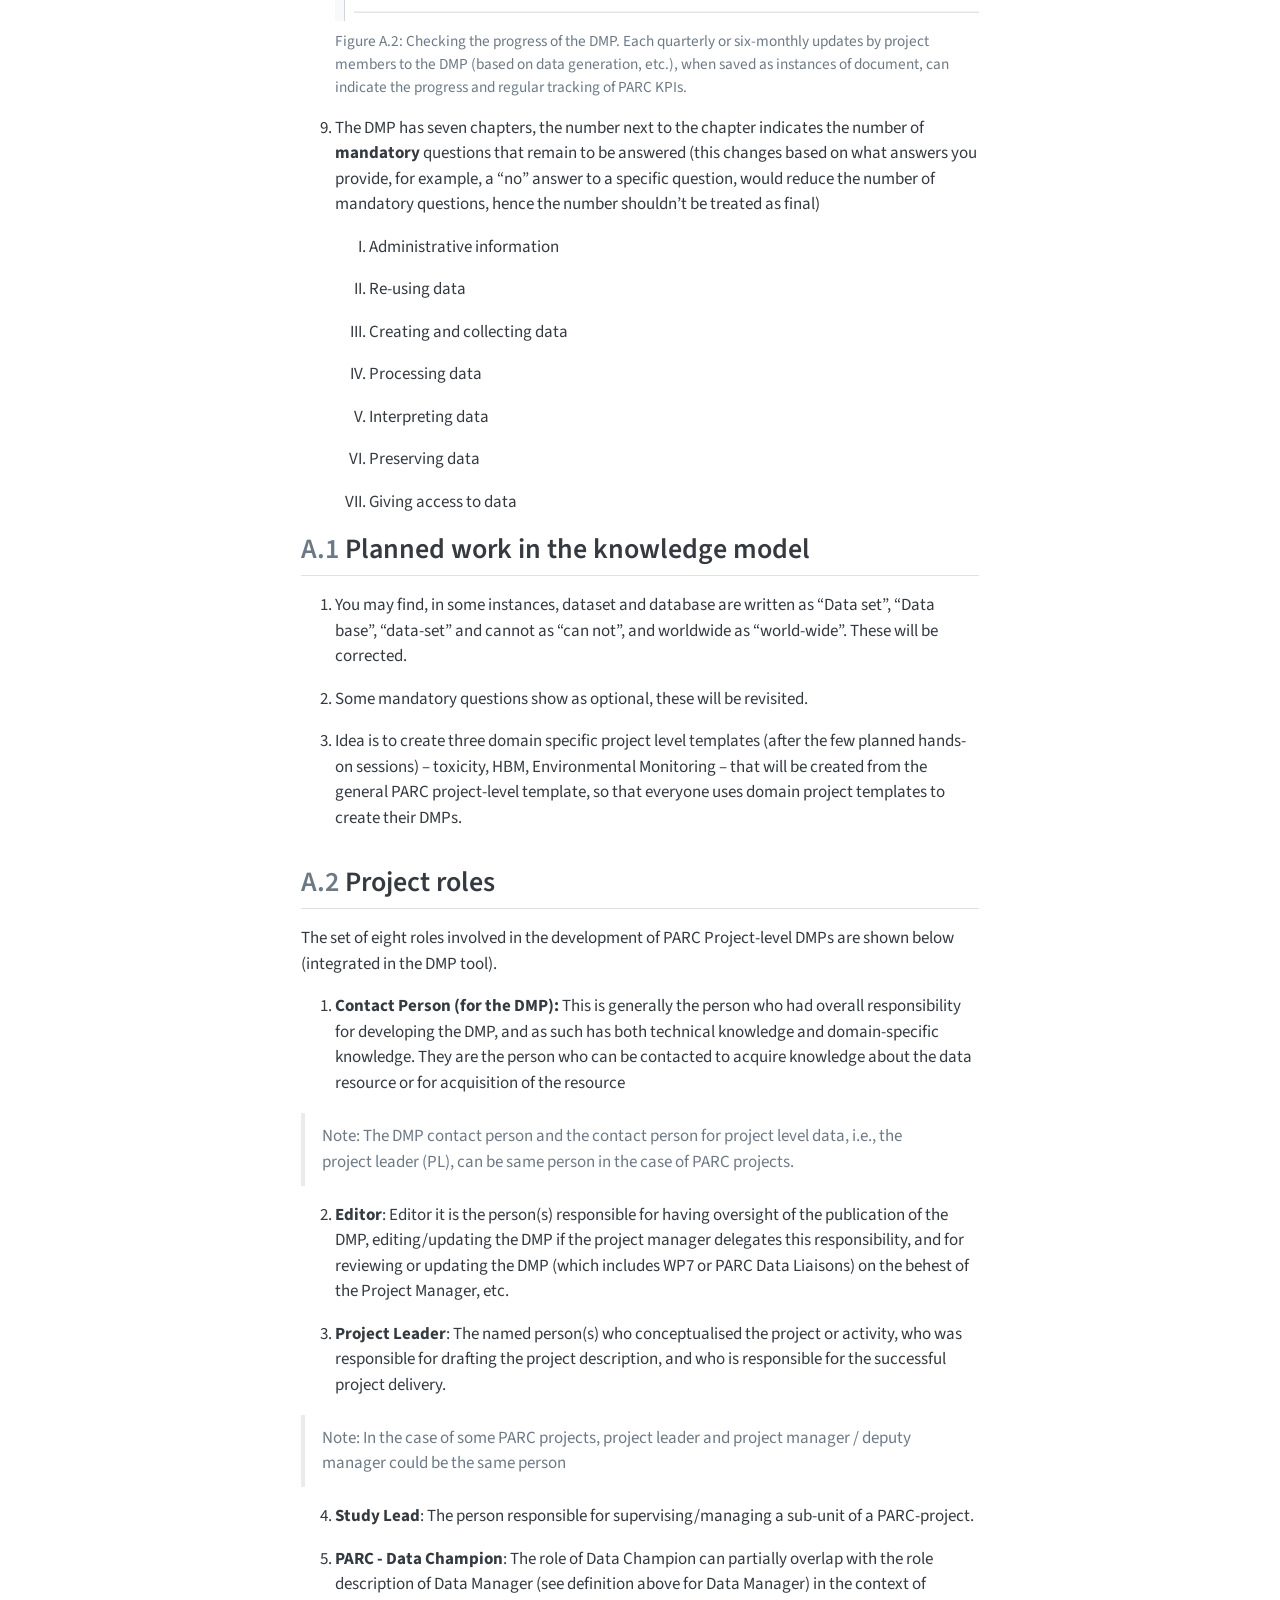
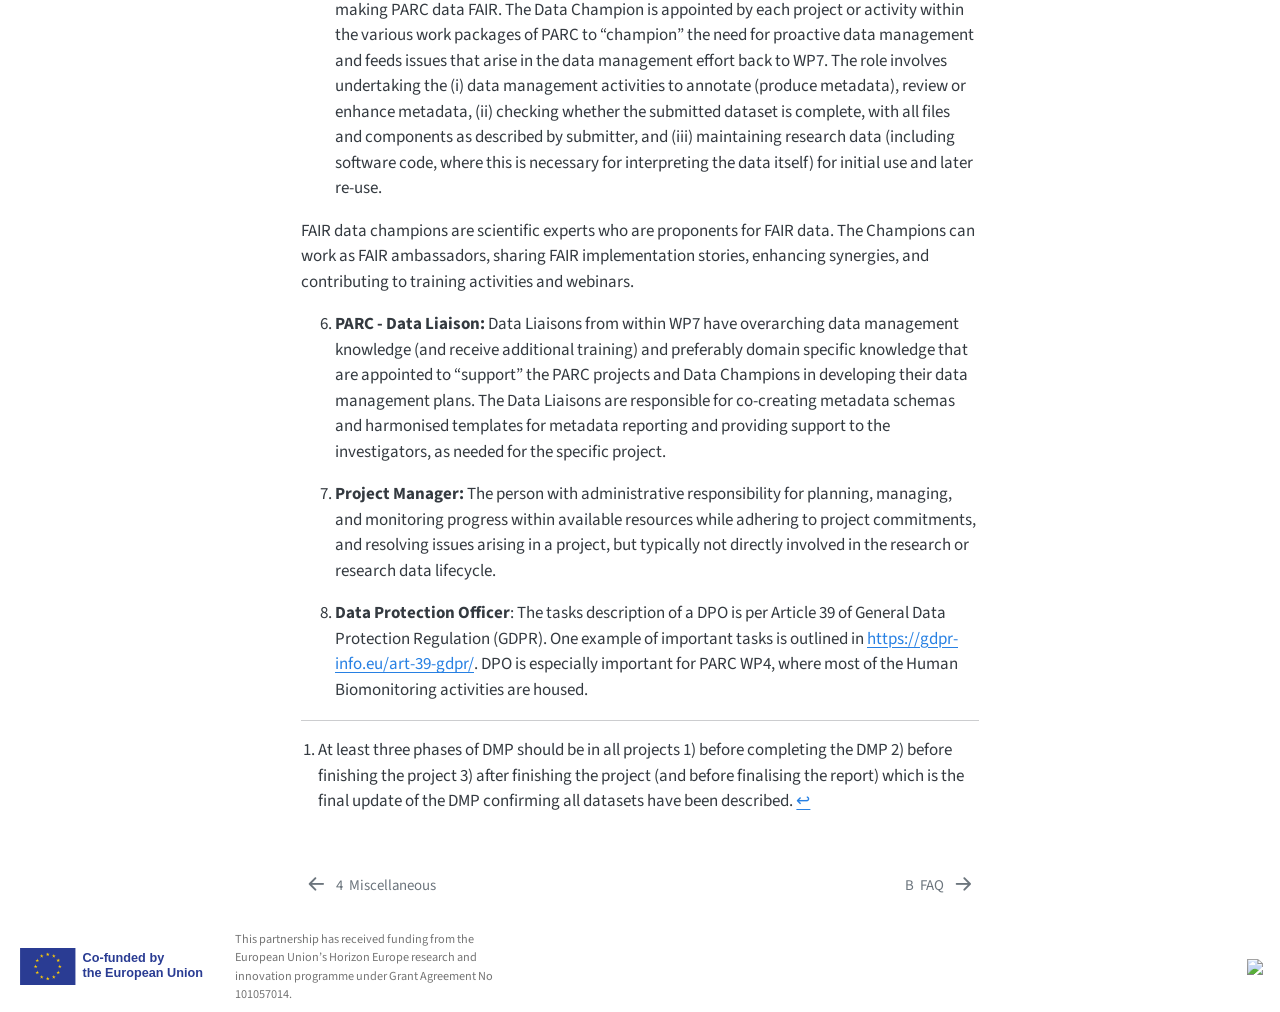
==== commit f5ab629f: "deploy: fb893fad593ae1eb36a004435ec574900142e237" ====
--- a/appendix.html
+++ b/appendix.html
@@ -77,8 +77,10 @@
   }
 }</script>
 <meta name="robots" content="noindex, nofollow">
-
-
+<link rel="license" href="https://spdx.org/licenses/CC-BY-4.0.html">
+
+
+<link rel="stylesheet" href="styles.css">
 </head>
 
 <body class="nav-sidebar floating quarto-light">
@@ -126,7 +128,7 @@
         <li class="sidebar-item">
   <div class="sidebar-item-container"> 
   <a href="./index.html" class="sidebar-item-text sidebar-link">
- <span class="menu-text">Preface</span></a>
+ <span class="menu-text">Welcome</span></a>
   </div>
 </li>
         <li class="sidebar-item">
@@ -720,20 +722,21 @@
 <footer class="footer">
   <div class="nav-footer">
     <div class="nav-footer-left">
+<div class="grid" style="align-items: center;">
+<div class="g-col-5">
+<p><img src="./images/EN_Co-fundedbytheEU_RGB_POS.svg" class="img-fluid" style="width:100.0%"></p>
+</div>
+<div class="g-col-7 small">
+<p>This partnership has received funding from the European Union’s Horizon Europe research and innovation programme under Grant Agreement No 101057014.</p>
+</div>
+</div>
+</div>   
+    <div class="nav-footer-center">
       &nbsp;
-    </div>   
-    <div class="nav-footer-center">
-      <ul class="footer-items list-unstyled">
-    <li class="nav-item">
-    <a class="nav-link" href="https://creativecommons.org/licenses/by/4.0/">
-<p>License: CC-BY 4.0</p>
-</a>
-  </li>  
-</ul>
     <div class="toc-actions d-sm-block d-md-none"><ul><li><a href="https://github.com/eu-parc/project-dmp-guide/edit/main/appendix.qmd" class="toc-action"><i class="bi bi-github"></i>Edit this page</a></li><li><a href="https://github.com/eu-parc/project-dmp-guide/issues/new" class="toc-action"><i class="bi empty"></i>Report an issue</a></li></ul></div></div>
     <div class="nav-footer-right">
-      &nbsp;
-    </div>
+<p><a href="https://creativecommons.org/licenses/by/4.0/"><img src="https://mirrors.creativecommons.org/presskit/buttons/88x31/svg/by.svg" class="img-fluid"></a></p>
+</div>
   </div>
 </footer>
 
--- a/styles.css
+++ b/styles.css
@@ -0,0 +1,9 @@
+.nav-footer-left {
+  flex: 0 0 40%; /* Growth: 0, Shrink: 0, Basis: 40% */
+}
+.nav-footer-right {
+  flex: 0 0 40%; /* Growth: 0, Shrink: 0, Basis: 40% */
+}
+.nav-footer-center {
+  flex: 0 0 20%; /* Growth: 0, Shrink: 0, Basis: 40% */
+}
